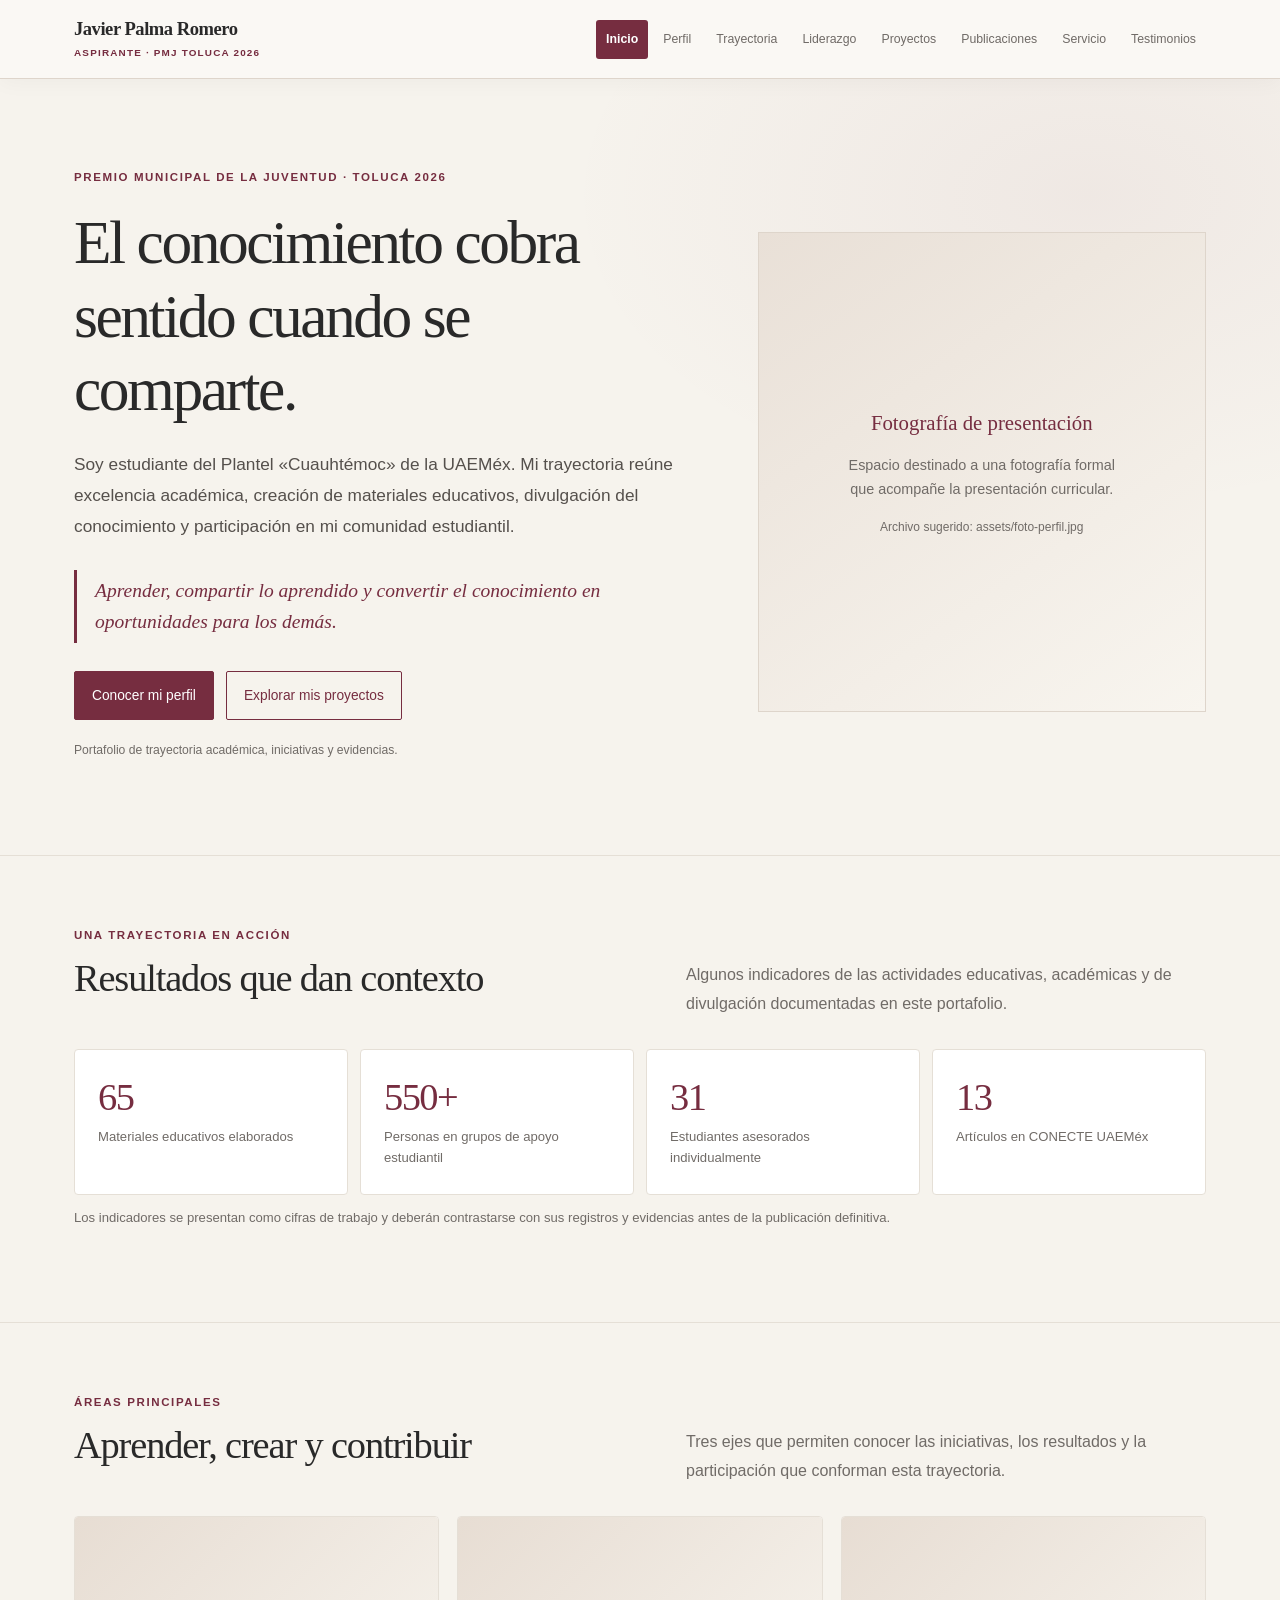
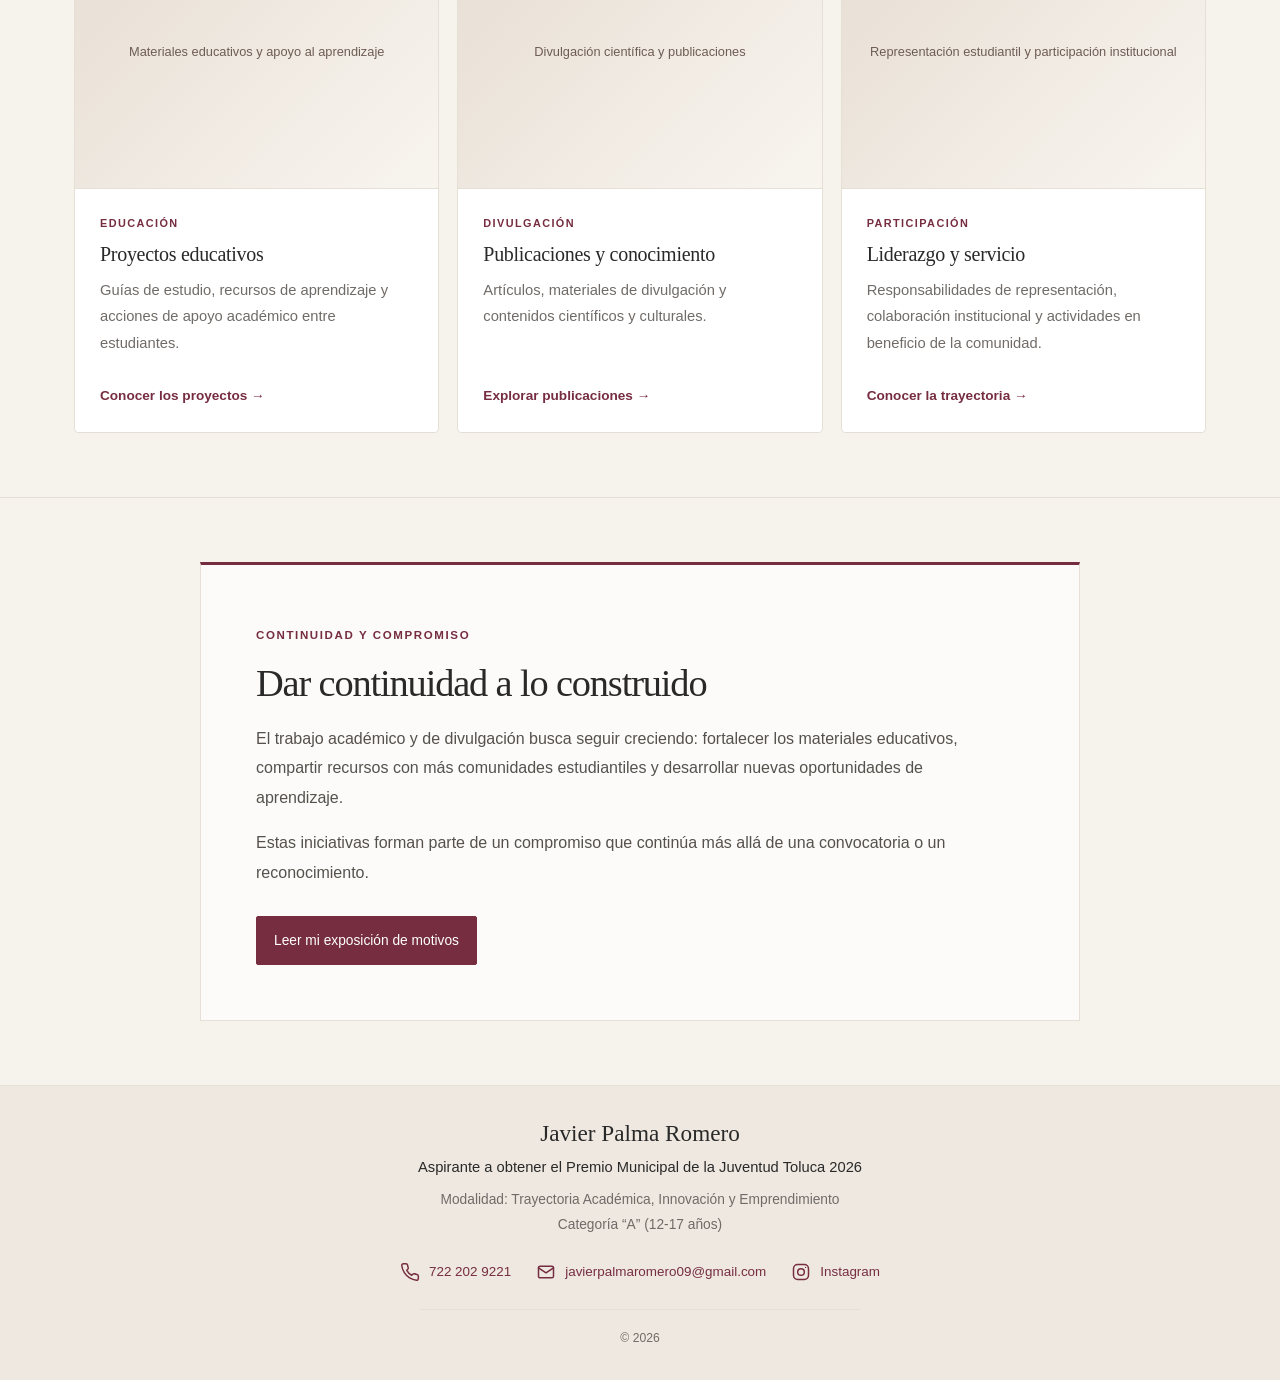
==== index.html @ e6fda1b4 "Update index.html" ====
<!doctype html>
<html lang="es">
<head>
  <meta charset="utf-8">
  <meta name="viewport" content="width=device-width, initial-scale=1">

  <meta name="description" content="Portafolio curricular de Javier Palma Romero, aspirante al Premio Municipal de la Juventud Toluca 2026, en la categoría Trayectoria Académica.">
  <meta name="robots" content="noindex, nofollow">

  <title>Inicio | Javier Palma Romero · PMJ Toluca 2026</title>

  <link rel="stylesheet" href="styles.css">
</head>

<body>


<header class="site-header">
  <div class="header-inner">
    <a class="brand" href="index.html">
      Javier Palma Romero
      <small>Aspirante · PMJ TOLUCA 2026</small>
    </a>

    <button
      class="menu-toggle"
      type="button"
      aria-expanded="false"
      aria-controls="site-nav"
    >
      Menú ☰
    </button>

    <nav class="nav" id="site-nav" aria-label="Navegación principal">
      <a href="index.html" aria-current="page">Inicio</a>
      <a href="01-perfil.html">Perfil</a>
      <a href="02-trayectoria.html">Trayectoria</a>
      <a href="03-liderazgo.html">Liderazgo</a>
      <a href="04-proyectos.html">Proyectos</a>
      <a href="05-publicaciones.html">Publicaciones</a>
      <a href="06-servicio.html">Servicio</a>
      <a href="07-testimonios.html">Testimonios</a>
    </nav>
  </div>
</header>


<main>

  <section class="hero">
    <div class="container hero-grid">

      <div class="hero-content">
        <div class="eyebrow">
          Premio Municipal de la Juventud · Toluca 2026
        </div>

        <h1>
          El conocimiento cobra sentido cuando se comparte.
        </h1>

        <p class="lead">
          Soy estudiante del Plantel «Cuauhtémoc» de la UAEMéx.
          Mi trayectoria reúne excelencia académica, creación de
          materiales educativos, divulgación del conocimiento y
          participación en mi comunidad estudiantil.
        </p>

        <div class="quote">
          Aprender, compartir lo aprendido y convertir el conocimiento
          en oportunidades para los demás.
        </div>

        <div class="actions">
          <a class="button" href="01-perfil.html">
            Conocer mi perfil
          </a>

          <a class="button secondary" href="04-proyectos.html">
            Explorar mis proyectos
          </a>
        </div>

        <p class="hero-caption">
          Portafolio de trayectoria académica, iniciativas y evidencias.
        </p>
      </div>

      <div class="portrait">
        <!-- Sustituye este bloque por tu fotografía cuando esté lista. -->
        <div class="placeholder">
          <strong>Fotografía de presentación</strong>
          <p>
            Espacio destinado a una fotografía formal que acompañe
            la presentación curricular.
          </p>
          <span>Archivo sugerido: assets/foto-perfil.jpg</span>
        </div>
      </div>

    </div>
  </section>

  <section class="section">
    <div class="container">

      <div class="section-heading">
        <div>
          <span class="eyebrow">Una trayectoria en acción</span>
          <h2>Resultados que dan contexto</h2>
        </div>

        <p>
          Algunos indicadores de las actividades educativas,
          académicas y de divulgación documentadas en este portafolio.
        </p>
      </div>

      <div class="stats">

        <div class="stat">
          <strong>65</strong>
          <span>Materiales educativos elaborados</span>
        </div>

        <div class="stat">
          <strong>550+</strong>
          <span>Personas en grupos de apoyo estudiantil</span>
        </div>

        <div class="stat">
          <strong>31</strong>
          <span>Estudiantes asesorados individualmente</span>
        </div>

        <div class="stat">
          <strong>13</strong>
          <span>Artículos en CONECTE UAEMéx</span>
        </div>

      </div>

      <p class="evidence-note">
        Los indicadores se presentan como cifras de trabajo y deberán
        contrastarse con sus registros y evidencias antes de la
        publicación definitiva.
      </p>

    </div>
  </section>

  <section class="section">
    <div class="container">

      <div class="section-heading">
        <div>
          <span class="eyebrow">Áreas principales</span>
          <h2>Aprender, crear y contribuir</h2>
        </div>

        <p>
          Tres ejes que permiten conocer las iniciativas, los resultados
          y la participación que conforman esta trayectoria.
        </p>
      </div>

      <div class="cards">

        <article class="card">
          <div class="visual-placeholder">
            Materiales educativos y apoyo al aprendizaje
          </div>

          <div class="card-body">
            <span class="card-kicker">Educación</span>
            <h3>Proyectos educativos</h3>

            <p>
              Guías de estudio, recursos de aprendizaje y acciones
              de apoyo académico entre estudiantes.
            </p>

            <a class="text-link" href="04-proyectos.html">
              Conocer los proyectos →
            </a>
          </div>
        </article>

        <article class="card">
          <div class="visual-placeholder">
            Divulgación científica y publicaciones
          </div>

          <div class="card-body">
            <span class="card-kicker">Divulgación</span>
            <h3>Publicaciones y conocimiento</h3>

            <p>
              Artículos, materiales de divulgación y contenidos
              científicos y culturales.
            </p>

            <a class="text-link" href="05-publicaciones.html">
              Explorar publicaciones →
            </a>
          </div>
        </article>

        <article class="card">
          <div class="visual-placeholder">
            Representación estudiantil y participación institucional
          </div>

          <div class="card-body">
            <span class="card-kicker">Participación</span>
            <h3>Liderazgo y servicio</h3>

            <p>
              Responsabilidades de representación, colaboración
              institucional y actividades en beneficio de la comunidad.
            </p>

            <a class="text-link" href="03-liderazgo.html">
              Conocer la trayectoria →
            </a>
          </div>
        </article>

      </div>
    </div>
  </section>

  <section class="section">
    <div class="container">

      <div class="projection-panel">
        <span class="eyebrow">Continuidad y compromiso</span>

        <h2>Dar continuidad a lo construido</h2>

        <p>
          El trabajo académico y de divulgación busca seguir creciendo:
          fortalecer los materiales educativos, compartir recursos
          con más comunidades estudiantiles y desarrollar nuevas
          oportunidades de aprendizaje.
        </p>

        <p>
          Estas iniciativas forman parte de un compromiso que continúa
          más allá de una convocatoria o un reconocimiento.
        </p>

        <a class="button" href="01-perfil.html">
          Leer mi exposición de motivos
        </a>
      </div>

    </div>
  </section>

</main>


<footer class="site-footer">
  <div class="footer-inner">

    <div class="footer-name">Javier Palma Romero</div>

    <p class="footer-candidacy">
      Aspirante a obtener el Premio Municipal de la Juventud Toluca 2026
    </p>

    <p class="footer-category">
      Modalidad: Trayectoria Académica, Innovación y Emprendimiento
      <br>
      Categoría “A” (12-17 años)
    </p>

    <div class="footer-contact">

      <a class="contact-item" href="tel:+527222029221">
        <svg
          xmlns="http://www.w3.org/2000/svg"
          width="19"
          height="19"
          viewBox="0 0 24 24"
          fill="none"
          stroke="currentColor"
          stroke-width="1.8"
          stroke-linecap="round"
          stroke-linejoin="round"
          aria-hidden="true">
          <path d="M22 16.92v3a2 2 0 0 1-2.18 2
          19.79 19.79 0 0 1-8.63-3.07
          19.5 19.5 0 0 1-6-6
          A19.79 19.79 0 0 1 2.12 4.18
          2 2 0 0 1 4.11 2h3
          a2 2 0 0 1 2 1.72
          c.12.96.36 1.9.7 2.79
          a2 2 0 0 1-.45 2.11L8.09 9.91
          a16 16 0 0 0 6 6l1.27-1.27
          a2 2 0 0 1 2.11-.45
          c.89.34 1.83.58 2.79.7
          A2 2 0 0 1 22 16.92z"/>
        </svg>
        <span>722 202 9221</span>
      </a>

      <a class="contact-item" href="mailto:javierpalmaromero09@gmail.com">
        <svg
          xmlns="http://www.w3.org/2000/svg"
          width="19"
          height="19"
          viewBox="0 0 24 24"
          fill="none"
          stroke="currentColor"
          stroke-width="1.8"
          stroke-linecap="round"
          stroke-linejoin="round"
          aria-hidden="true">
          <rect x="3" y="5" width="18" height="14" rx="2"/>
          <path d="m3 7 9 6 9-6"/>
        </svg>
        <span>javierpalmaromero09@gmail.com</span>
      </a>

      <a
        class="contact-item"
        href="https://www.instagram.com/tu_usuario/"
        target="_blank"
        rel="noopener noreferrer"
        aria-label="Instagram">

        <svg
          xmlns="http://www.w3.org/2000/svg"
          width="19"
          height="19"
          viewBox="0 0 24 24"
          fill="none"
          stroke="currentColor"
          stroke-width="1.8"
          stroke-linecap="round"
          stroke-linejoin="round"
          aria-hidden="true">
          <rect x="3" y="3" width="18" height="18" rx="5"/>
          <circle cx="12" cy="12" r="4"/>
          <circle cx="17.5" cy="6.5" r=".8" fill="currentColor" stroke="none"/>
        </svg>
        <span>Instagram</span>
      </a>

    </div>

    <div class="footer-divider"></div>

    <p class="footer-note">
      © 2026
    </p>

  </div>
</footer>


<script src="script.js"></script>

</body>
</html>
---- styles.css ----
/* ==========================================
   PORTAFOLIO CURRICULAR
   ASPIRANTE · PMJ TOLUCA 2026
   Hoja de estilos principal
   ========================================== */

/* 1. Variables y configuración general */
:root {
  --paper: #f6f3ed;
  --white: #ffffff;
  --ink: #292929;
  --muted: #706b67;
  --line: #e5dfd6;
  --burgundy: #762d40;
  --burgundy-dark: #592030;
  --soft: #eee8e0;
  --max: 1180px;

  /* Jerarquía tipográfica compartida */
  --font-body: Arial, Helvetica, sans-serif;
  --font-heading: Georgia, "Times New Roman", serif;

  --size-small: 0.82rem;
  --size-label: 0.72rem;
  --size-card-title: 1.25rem;

  --size-page-title: clamp(2.5rem, 4.8vw, 4.2rem);
  --size-section-title: clamp(1.8rem, 3vw, 2.5rem);
}

* {
  box-sizing: border-box;
}

html {
  scroll-behavior: smooth;
  scroll-padding-top: 100px;
}

body {
  margin: 0;
  background: var(--paper);
  color: var(--ink);
  font-family: var(--font-body);
  font-size: 1rem;
  line-height: 1.7;
}

a {
  color: var(--burgundy);
  text-decoration: none;
}

a:hover {
  text-decoration: underline;
}

img {
  display: block;
  max-width: 100%;
}

button,
input,
textarea,
select {
  font: inherit;
}

button,
a {
  -webkit-tap-highlight-color: transparent;
}

::selection {
  background: var(--burgundy);
  color: var(--white);
}

/* 2. Encabezado y navegación */
.site-header {
  position: sticky;
  top: 0;
  z-index: 20;
  background: rgba(250, 248, 244, 0.96);
  backdrop-filter: blur(12px);
  border-bottom: 1px solid #ded5cb;
  box-shadow: 0 4px 20px rgba(41, 29, 25, 0.035);
}

.header-inner {
  max-width: var(--max);
  margin: auto;
  padding: 17px 24px;
  display: flex;
  align-items: center;
  justify-content: space-between;
  gap: 30px;
}

.brand {
  display: block;
  flex-shrink: 0;
  color: var(--ink);
  font-family: var(--font-heading);
  font-size: 1.16rem;
  font-weight: 700;
  line-height: 1.25;
  letter-spacing: -0.025em;
}

.brand:hover {
  color: var(--burgundy);
  text-decoration: none;
}

.brand-name {
  display: block;
}

.brand small {
  display: block;
  margin-top: 6px;
  color: var(--burgundy);
  font: 700 0.62rem/1.5 var(--font-body);
  letter-spacing: 0.12em;
  text-transform: uppercase;
}

.nav {
  display: flex;
  align-items: center;
  justify-content: flex-end;
  flex-wrap: wrap;
  gap: 5px;
}

.nav a {
  padding: 9px 10px;
  border-radius: 3px;
  color: var(--muted);
  font-size: 0.77rem;
  white-space: nowrap;
  transition: background 0.2s ease, color 0.2s ease;
}

.nav a:hover {
  background: var(--soft);
  color: var(--burgundy);
  text-decoration: none;
}

.nav a[aria-current="page"] {
  background: var(--burgundy);
  color: var(--white);
  font-weight: 700;
}

.menu-toggle {
  display: none;
  align-items: center;
  justify-content: center;
  gap: 8px;
  border: 1px solid var(--line);
  border-radius: 3px;
  background: var(--white);
  padding: 9px 12px;
  color: var(--ink);
  font-size: 0.83rem;
  cursor: pointer;
}

.menu-toggle:hover {
  border-color: var(--burgundy);
}

/* 3. Contenedores generales */
.container {
  width: 100%;
  max-width: var(--max);
  margin: auto;
  padding: 0 24px;
}

main {
  min-height: 65vh;
}

/* 4. Tipografía y jerarquía compartida */
h1,
h2,
h3 {
  font-family: var(--font-heading);
  font-weight: 500;
  line-height: 1.2;
}

h1 {
  margin: 18px 0 22px;
  font-size: var(--size-page-title);
  letter-spacing: -0.04em;
}

h2 {
  margin: 0 0 18px;
  font-size: var(--size-section-title);
  letter-spacing: -0.03em;
}

h3 {
  margin: 0 0 10px;
  font-size: var(--size-card-title);
  letter-spacing: -0.015em;
}

p {
  margin: 0 0 16px;
}

.eyebrow,
.kicker {
  color: var(--burgundy);
  font-size: var(--size-label);
  font-weight: 700;
  letter-spacing: 0.14em;
  line-height: 1.6;
  text-transform: uppercase;
}

.lead {
  max-width: 660px;
  color: #55504c;
  font-size: 1.08rem;
  line-height: 1.8;
}

.small-label {
  color: var(--muted);
  font-size: 0.7rem;
  letter-spacing: 0.12em;
  text-transform: uppercase;
}

/* 5. Portada principal */
.hero {
  padding: 88px 0 78px;
  background:
    radial-gradient(
      ellipse at 85% 15%,
      rgba(118, 45, 64, 0.055),
      transparent 34%
    ),
    var(--paper);
}

.hero-grid {
  display: grid;
  grid-template-columns: 1.15fr 0.85fr;
  align-items: center;
  gap: clamp(35px, 6vw, 78px);
}

.hero h1 {
  max-width: 720px;
}

.hero-content .eyebrow {
  line-height: 1.8;
}

.hero .lead {
  max-width: 660px;
}

.quote {
  max-width: 600px;
  margin: 28px 0;
  padding: 5px 0 5px 18px;
  border-left: 3px solid var(--burgundy);
  color: var(--burgundy);
  font: italic 1.22rem/1.6 var(--font-heading);
}

.actions {
  display: flex;
  flex-wrap: wrap;
  gap: 12px;
  margin-top: 28px;
}

.button {
  display: inline-flex;
  align-items: center;
  justify-content: center;
  padding: 12px 17px;
  border: 1px solid var(--burgundy);
  border-radius: 2px;
  background: var(--burgundy);
  color: var(--white);
  font-size: 0.86rem;
  text-align: center;
  transition:
    background 0.2s ease,
    color 0.2s ease,
    transform 0.2s ease;
}

.button:hover {
  transform: translateY(-1px);
  background: var(--burgundy-dark);
  text-decoration: none;
}

.button.secondary {
  background: transparent;
  color: var(--burgundy);
}

.button.secondary:hover {
  background: var(--burgundy);
  color: var(--white);
}

.hero-caption {
  margin-top: 20px;
  color: var(--muted);
  font-size: 0.76rem;
}

/* 6. Fotografía de portada */
.portrait {
  position: relative;
  display: flex;
  min-height: 480px;
  align-items: center;
  justify-content: center;
  overflow: hidden;
  border: 1px solid #ded5cb;
  background: linear-gradient(145deg, #e9e0d7, #f8f5ef);
}

.portrait img {
  position: absolute;
  inset: 0;
  width: 100%;
  height: 100%;
  object-fit: cover;
}

.placeholder {
  position: relative;
  z-index: 1;
  max-width: 340px;
  padding: 32px;
  color: var(--muted);
  font-size: 0.9rem;
  text-align: center;
}

.portrait .placeholder strong {
  display: block;
  margin-bottom: 12px;
  color: var(--burgundy);
  font-family: var(--font-heading);
  font-size: 1.3rem;
  font-weight: 500;
}

.portrait .placeholder p {
  margin-bottom: 12px;
}

.portrait .placeholder span {
  font-size: 0.75rem;
}

/* 7. Secciones generales y divisores */
.section {
  padding: 64px 0;
  border-top: 1px solid var(--line);
}

.section-heading {
  display: flex;
  align-items: flex-end;
  justify-content: space-between;
  gap: 40px;
  margin-bottom: 30px;
}

.section-heading h2 {
  margin-top: 8px;
}

.section-heading p {
  max-width: 520px;
  margin-bottom: 0;
  color: var(--muted);
  line-height: 1.8;
}

/* 8. Indicadores */
.stats {
  display: grid;
  grid-template-columns: repeat(4, minmax(0, 1fr));
  gap: 12px;
}

.stat {
  padding: 26px 23px;
  border: 1px solid var(--line);
  border-radius: 4px;
  background: var(--white);
  transition:
    transform 0.2s ease,
    box-shadow 0.2s ease;
}

.stat:hover {
  transform: translateY(-3px);
  box-shadow: 0 9px 24px rgba(41, 29, 25, 0.055);
}

.stat strong {
  display: block;
  color: var(--burgundy);
  font: 500 clamp(1.8rem, 3vw, 2.5rem)/1.1 var(--font-heading);
  letter-spacing: -0.04em;
}

.stat span {
  display: block;
  margin-top: 8px;
  color: var(--muted);
  font-size: 0.82rem;
  line-height: 1.6;
}

.evidence-note {
  padding: 12px 0;
  color: var(--muted);
  font-size: 0.82rem;
  line-height: 1.7;
}

/* 9. Tarjetas */
.cards {
  display: grid;
  grid-template-columns: repeat(3, minmax(0, 1fr));
  gap: 18px;
}

.card {
  display: flex;
  min-width: 0;
  flex-direction: column;
  overflow: hidden;
  border: 1px solid var(--line);
  border-radius: 4px;
  background: var(--white);
  transition:
    transform 0.2s ease,
    box-shadow 0.2s ease;
}

.card:hover {
  transform: translateY(-4px);
  box-shadow: 0 12px 28px rgba(41, 29, 25, 0.075);
}

.visual-placeholder {
  display: flex;
  aspect-ratio: 4 / 3;
  align-items: center;
  justify-content: center;
  padding: 20px;
  border-bottom: 1px solid var(--line);
  background: linear-gradient(135deg, #e7ddd3, #f8f5ef);
  color: #6e5c56;
  font-size: 0.8rem;
  line-height: 1.6;
  text-align: center;
}

.card-body {
  display: flex;
  flex: 1;
  flex-direction: column;
  align-items: flex-start;
  padding: 25px;
}

.card-kicker {
  margin-bottom: 9px;
  color: var(--burgundy);
  font-size: 0.68rem;
  font-weight: 700;
  letter-spacing: 0.13em;
  text-transform: uppercase;
}

.card h3 {
  line-height: 1.25;
}

.card p {
  color: var(--muted);
  font-size: 0.92rem;
  line-height: 1.8;
}

.card .text-link {
  display: inline-block;
  margin-top: auto;
  padding-top: 12px;
  font-size: 0.85rem;
  font-weight: 700;
}

.text-link {
  color: var(--burgundy);
}

.text-link:hover {
  text-decoration: underline;
}

/* 10. Panel de proyección */
.projection-panel {
  max-width: 880px;
  margin: 0 auto;
  padding: clamp(28px, 5vw, 55px);
  border: 1px solid var(--line);
  border-top: 3px solid var(--burgundy);
  background: rgba(255, 255, 255, 0.68);
}

.projection-panel h2 {
  max-width: 650px;
  margin-top: 12px;
}

.projection-panel p {
  max-width: 720px;
  color: #56514d;
  line-height: 1.85;
}

.projection-panel .button {
  margin-top: 12px;
}

/* 11. Encabezados de páginas interiores */
.page-hero {
  padding: 66px 0 46px;
  border-bottom: 1px solid var(--line);
}

.page-hero h1 {
  max-width: 900px;
  font-size: var(--size-page-title);
}

.page-hero .lead {
  max-width: 780px;
}

.content-section {
  padding: 42px 0;
  border-top: 1px solid var(--line);
}

.content-section:last-child {
  border-bottom: 0;
}

.content-grid {
  display: grid;
  grid-template-columns: 0.7fr 1.3fr;
  gap: 44px;
}

.content-grid p {
  color: #56514d;
}

.list-clean {
  margin: 0;
  padding-left: 20px;
  color: #56514d;
}

.list-clean li {
  margin-bottom: 10px;
}

/* 12. Bloques destacados y paneles */
.callout {
  margin: 20px 0;
  padding: 24px 26px;
  border-left: 3px solid var(--burgundy);
  background: var(--soft);
}

.callout p:last-child {
  margin-bottom: 0;
}

.two-col {
  display: grid;
  grid-template-columns: 1fr 1fr;
  gap: 22px;
}

.mini-panel {
  padding: 24px;
  border: 1px solid var(--line);
  background: var(--white);
}

.quote-card {
  padding: 24px;
  border: 1px solid var(--line);
  background: var(--white);
  font-family: var(--font-heading);
  font-size: 1.1rem;
}

.quote-card small {
  display: block;
  margin-top: 15px;
  color: var(--muted);
  font: 0.8rem var(--font-body);
}

.tag {
  display: inline-block;
  margin: 3px 4px 3px 0;
  padding: 5px 9px;
  border: 1px solid var(--line);
  background: var(--white);
  color: var(--muted);
  font-size: 0.74rem;
}

/* 13. Pie de página compartido */
.site-footer {
  margin-top: 0;
  border-top: 1px solid var(--line);
  background: var(--soft);
}

.footer-inner {
  display: flex;
  max-width: 850px;
  flex-direction: column;
  align-items: center;
  margin: auto;
  padding: 34px 24px 30px;
  gap: 0;
  text-align: center;
}

.footer-monogram {
  display: flex;
  width: 48px;
  height: 48px;
  align-items: center;
  justify-content: center;
  margin-bottom: 17px;
  border: 1px solid rgba(118, 45, 64, 0.35);
  border-radius: 50%;
  color: var(--burgundy);
  font: 500 1.05rem var(--font-heading);
  letter-spacing: 0.04em;
  transition: background 0.2s ease, color 0.2s ease;
}

.footer-monogram:hover {
  background: var(--burgundy);
  color: var(--white);
  text-decoration: none;
}

.footer-name {
  margin-bottom: 8px;
  color: var(--ink);
  font: 500 1.45rem var(--font-heading);
}

.footer-candidacy {
  max-width: 680px;
  margin: 0 0 8px;
  color: var(--ink);
  font-size: 0.92rem;
  line-height: 1.7;
}

.footer-category {
  margin: 0;
  color: var(--muted);
  font-size: 0.86rem;
  line-height: 1.8;
}

.footer-contact {
  display: flex;
  align-items: center;
  justify-content: center;
  flex-wrap: wrap;
  gap: 14px 25px;
  margin: 23px 0;
}

.contact-item {
  display: inline-flex;
  align-items: center;
  justify-content: center;
  gap: 9px;
  color: var(--burgundy);
  font-size: 0.84rem;
  overflow-wrap: anywhere;
  transition: color 0.2s ease;
}

.contact-item svg {
  width: 20px;
  height: 20px;
  flex-shrink: 0;
}

.contact-item:hover {
  color: var(--burgundy-dark);
  text-decoration: underline;
}

.footer-divider {
  width: 100%;
  max-width: 440px;
  height: 1px;
  margin: 3px 0 18px;
  background: var(--line);
}

.footer-note {
  max-width: 600px;
  margin: 0;
  color: var(--muted);
  font-size: 0.76rem;
  line-height: 1.75;
}

.footer-disclaimer {
  font-size: 0.75rem;
}

.footer-home {
  margin-top: 17px;
  color: var(--burgundy);
  font-size: 0.82rem;
  font-weight: 700;
}

.footer-home:hover {
  text-decoration: underline;
}

.footer-copyright {
  margin: 24px 0 0;
  color: var(--muted);
  font-size: 0.7rem;
}

footer a {
  color: var(--burgundy);
}

/* 14. Accesibilidad: foco visible al usar teclado */
a:focus-visible,
button:focus-visible {
  outline: 3px solid #a66a7a;
  outline-offset: 3px;
}

/* 15. Pantallas medianas */
@media (max-width: 1050px) {
  .header-inner {
    flex-wrap: wrap;
  }

  .nav {
    justify-content: flex-start;
  }

  .nav a {
    font-size: 0.75rem;
  }

  .hero {
    padding-top: 65px;
  }

  .hero-grid {
    gap: 30px;
  }

  .portrait {
    min-height: 400px;
  }

  .cards {
    grid-template-columns: repeat(2, minmax(0, 1fr));
  }
}

/* 16. Celulares y pantallas pequeñas */
@media (max-width: 700px) {
  html {
    scroll-padding-top: 75px;
  }

  .header-inner {
    align-items: center;
    flex-wrap: nowrap;
    gap: 12px;
    padding: 13px 18px;
  }

  .brand {
    max-width: 75%;
    font-size: 1.02rem;
  }

  .brand small {
    font-size: 0.58rem;
    letter-spacing: 0.08em;
  }

  .menu-toggle {
    display: flex;
    flex-shrink: 0;
    padding: 9px 11px;
  }

  .nav {
    display: none;
    position: absolute;
    top: 100%;
    right: 0;
    left: 0;
    flex-direction: column;
    align-items: stretch;
    gap: 4px;
    padding: 15px 18px 20px;
    border-bottom: 1px solid var(--line);
    background: #faf8f4;
    box-shadow: 0 12px 20px rgba(41, 29, 25, 0.06);
  }

  .nav.open {
    display: flex;
  }

  .nav a {
    padding: 11px 12px;
    font-size: 0.9rem;
  }

  .container {
    padding: 0 18px;
  }

  .hero {
    padding: 45px 0 48px;
  }

  .hero-grid {
    grid-template-columns: 1fr;
    gap: 28px;
  }

  .hero h1 {
    font-size: clamp(2.5rem, 10vw, 3.5rem);
  }

  .lead {
    font-size: 1.02rem;
  }

  .quote {
    font-size: 1.08rem;
  }

  .portrait {
    min-height: 300px;
    order: -1;
  }

  .section {
    padding: 43px 0;
  }

  .section-heading {
    display: block;
  }

  .section-heading p {
    margin-top: 13px;
  }

  .stats {
    grid-template-columns: repeat(2, minmax(0, 1fr));
    gap: 9px;
  }

  .stat {
    padding: 19px 15px;
  }

  .stat span {
    line-height: 1.6;
  }

  .cards {
    grid-template-columns: 1fr;
  }

  .page-hero {
    padding: 48px 0 34px;
  }

  .page-hero h1 {
    font-size: clamp(2.3rem, 9vw, 3.2rem);
  }

  .content-section {
    padding: 32px 0;
  }

  .content-grid,
  .two-col {
    grid-template-columns: 1fr;
    gap: 18px;
  }

  .projection-panel {
    padding: 27px 22px;
  }

  .footer-inner {
    padding: 30px 20px 25px;
  }

  .footer-candidacy {
    font-size: 0.88rem;
  }

  .footer-category {
    font-size: 0.82rem;
  }

  .footer-contact {
    flex-direction: column;
    gap: 15px;
    margin: 22px 0;
  }

  .contact-item {
    max-width: 100%;
    font-size: 0.82rem;
  }

  .footer-links {
    gap: 13px 18px;
  }
}

/* 17. Teléfonos muy pequeños */
@media (max-width: 360px) {
  .stats {
    grid-template-columns: 1fr;
  }

  .menu-toggle {
    gap: 5px;
    padding: 8px;
    font-size: 0.76rem;
  }

  .brand {
    font-size: 0.94rem;
  }

  .brand small {
    font-size: 0.53rem;
  }

  .actions {
    flex-direction: column;
    align-items: stretch;
  }
}

/* 18. Respeto a la preferencia de movimiento reducido */
@media (prefers-reduced-motion: reduce) {
  html {
    scroll-behavior: auto;
  }

  *,
  *::before,
  *::after {
    transition-duration: 0.01ms !important;
    animation-duration: 0.01ms !important;
    animation-iteration-count: 1 !important;
  }
}
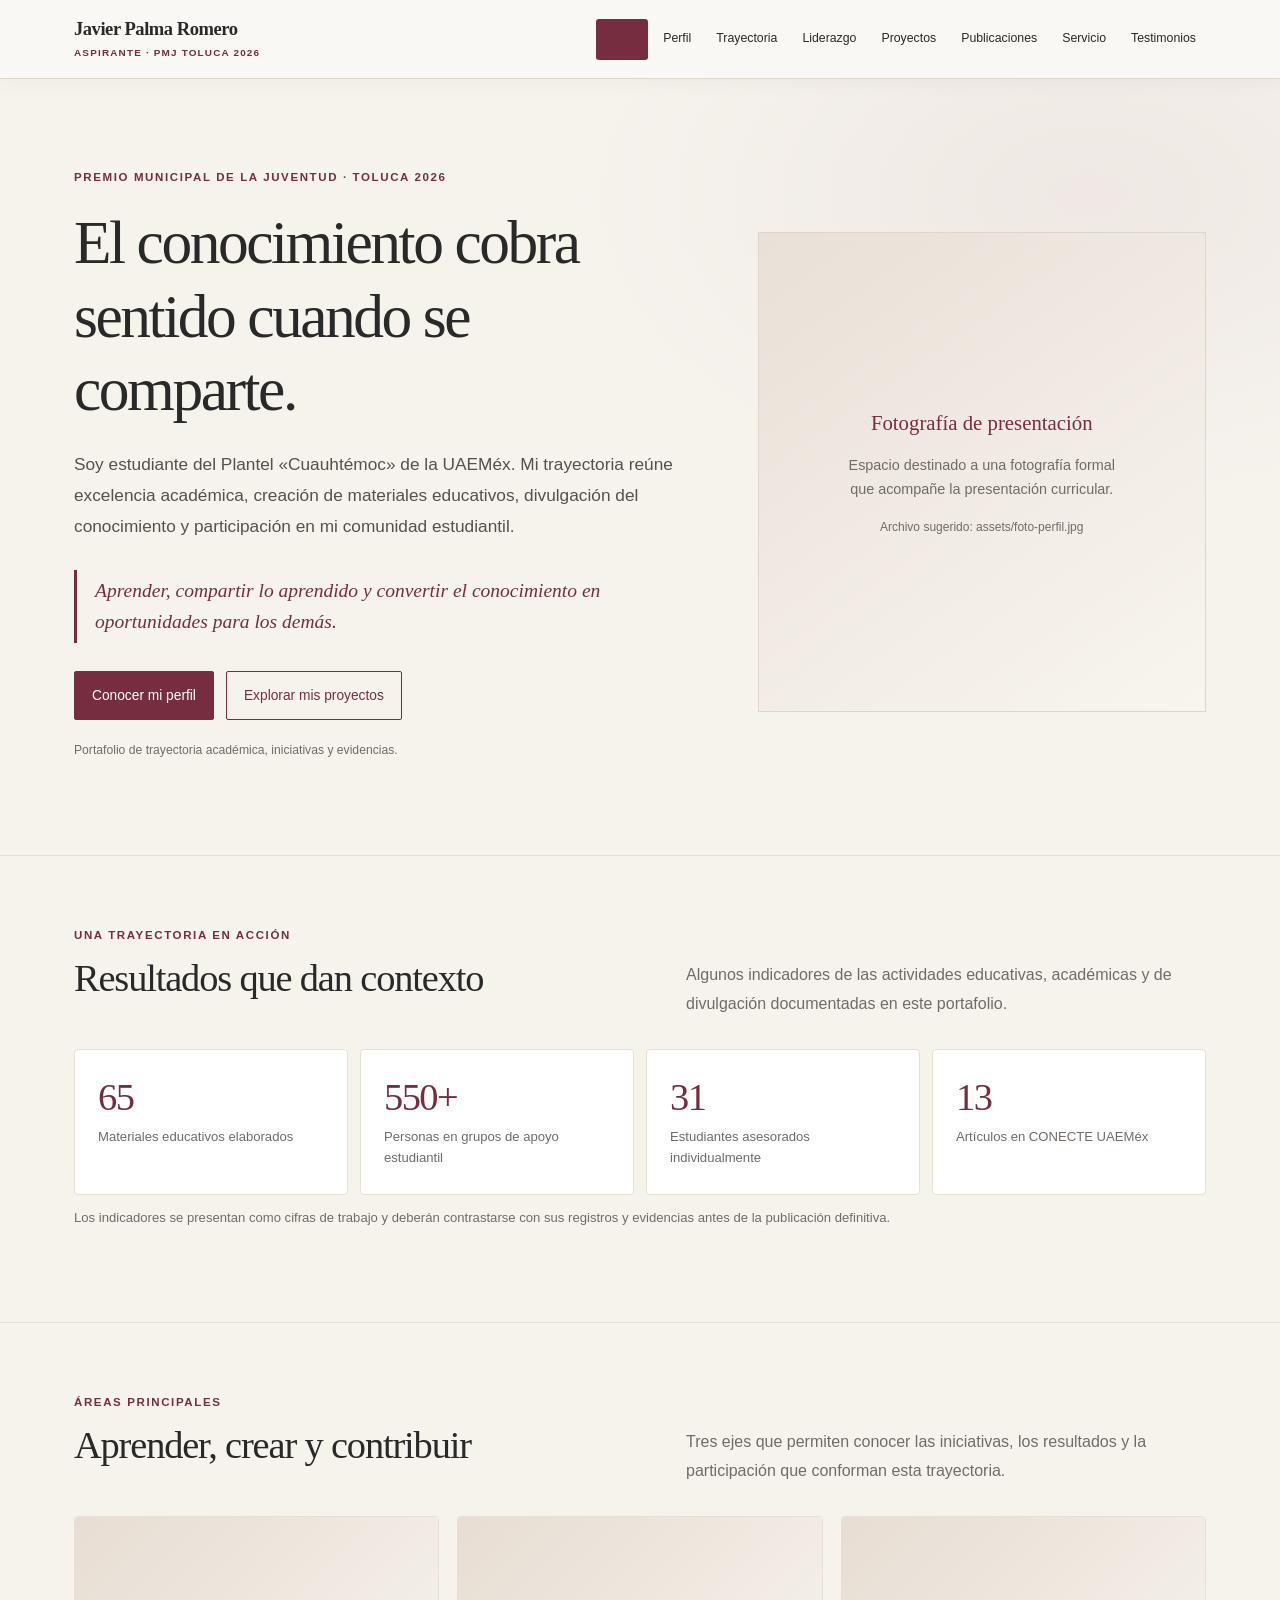
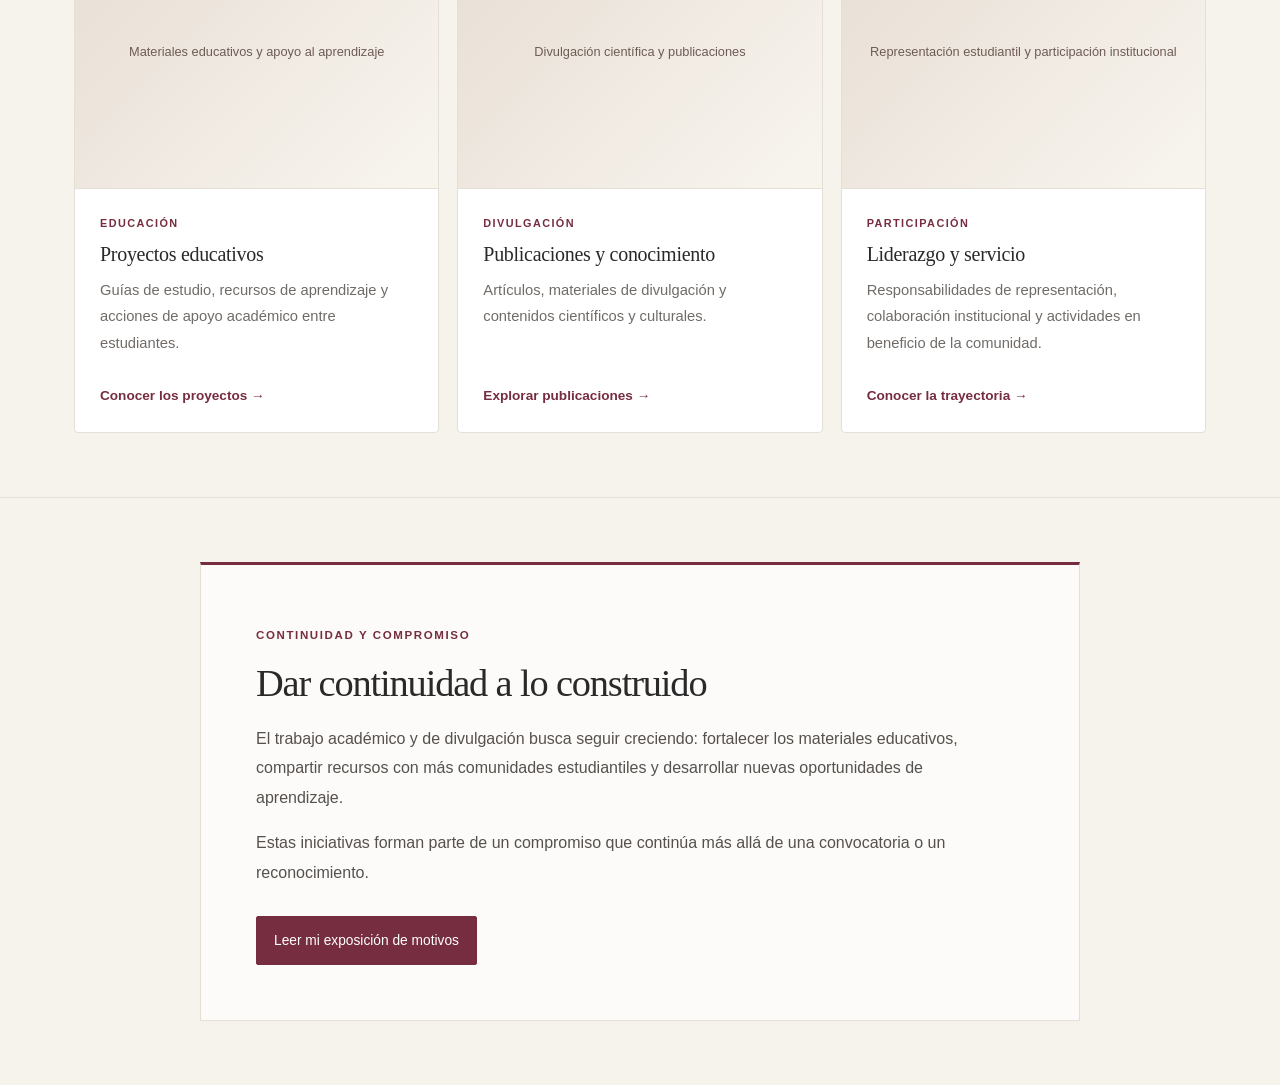
==== commit 80632ad1: "Update index.html" ====
--- a/index.html
+++ b/index.html
@@ -262,104 +262,7 @@
 </main>
 
 
-<footer class="site-footer">
-  <div class="footer-inner">
-
-    <div class="footer-name">Javier Palma Romero</div>
-
-    <p class="footer-candidacy">
-      Aspirante a obtener el Premio Municipal de la Juventud Toluca 2026
-    </p>
-
-    <p class="footer-category">
-      Modalidad: Trayectoria Académica, Innovación y Emprendimiento
-      <br>
-      Categoría “A” (12-17 años)
-    </p>
-
-    <div class="footer-contact">
-
-      <a class="contact-item" href="tel:+527222029221">
-        <svg
-          xmlns="http://www.w3.org/2000/svg"
-          width="19"
-          height="19"
-          viewBox="0 0 24 24"
-          fill="none"
-          stroke="currentColor"
-          stroke-width="1.8"
-          stroke-linecap="round"
-          stroke-linejoin="round"
-          aria-hidden="true">
-          <path d="M22 16.92v3a2 2 0 0 1-2.18 2
-          19.79 19.79 0 0 1-8.63-3.07
-          19.5 19.5 0 0 1-6-6
-          A19.79 19.79 0 0 1 2.12 4.18
-          2 2 0 0 1 4.11 2h3
-          a2 2 0 0 1 2 1.72
-          c.12.96.36 1.9.7 2.79
-          a2 2 0 0 1-.45 2.11L8.09 9.91
-          a16 16 0 0 0 6 6l1.27-1.27
-          a2 2 0 0 1 2.11-.45
-          c.89.34 1.83.58 2.79.7
-          A2 2 0 0 1 22 16.92z"/>
-        </svg>
-        <span>722 202 9221</span>
-      </a>
-
-      <a class="contact-item" href="mailto:javierpalmaromero09@gmail.com">
-        <svg
-          xmlns="http://www.w3.org/2000/svg"
-          width="19"
-          height="19"
-          viewBox="0 0 24 24"
-          fill="none"
-          stroke="currentColor"
-          stroke-width="1.8"
-          stroke-linecap="round"
-          stroke-linejoin="round"
-          aria-hidden="true">
-          <rect x="3" y="5" width="18" height="14" rx="2"/>
-          <path d="m3 7 9 6 9-6"/>
-        </svg>
-        <span>javierpalmaromero09@gmail.com</span>
-      </a>
-
-      <a
-        class="contact-item"
-        href="https://www.instagram.com/tu_usuario/"
-        target="_blank"
-        rel="noopener noreferrer"
-        aria-label="Instagram">
-
-        <svg
-          xmlns="http://www.w3.org/2000/svg"
-          width="19"
-          height="19"
-          viewBox="0 0 24 24"
-          fill="none"
-          stroke="currentColor"
-          stroke-width="1.8"
-          stroke-linecap="round"
-          stroke-linejoin="round"
-          aria-hidden="true">
-          <rect x="3" y="3" width="18" height="18" rx="5"/>
-          <circle cx="12" cy="12" r="4"/>
-          <circle cx="17.5" cy="6.5" r=".8" fill="currentColor" stroke="none"/>
-        </svg>
-        <span>Instagram</span>
-      </a>
-
-    </div>
-
-    <div class="footer-divider"></div>
-
-    <p class="footer-note">
-      © 2026
-    </p>
-
-  </div>
-</footer>
+<div id="footer-container"></div>
 
 
 <script src="script.js"></script>
--- a/styles.css
+++ b/styles.css
@@ -1016,3 +1016,27 @@
     animation-iteration-count: 1 !important;
   }
 }
+
+
+/* Enlaces normales del menú */
+.nav a {
+  color: var(--ink, #292929);
+  text-decoration: none;
+  border-bottom: 2px solid transparent;
+}
+
+/* Efecto al pasar el cursor */
+.nav a:hover {
+  color: var(--burgundy, #762d40);
+}
+
+/* Solo se ilumina la página actual */
+.nav a[aria-current="page"] {
+  color: var(--burgundy, #762d40);
+  border-bottom-color: var(--burgundy, #762d40);
+}
+
+.nav a.active {
+  color: var(--burgundy, #762d40);
+  border-bottom: 2px solid var(--burgundy, #762d40);
+}
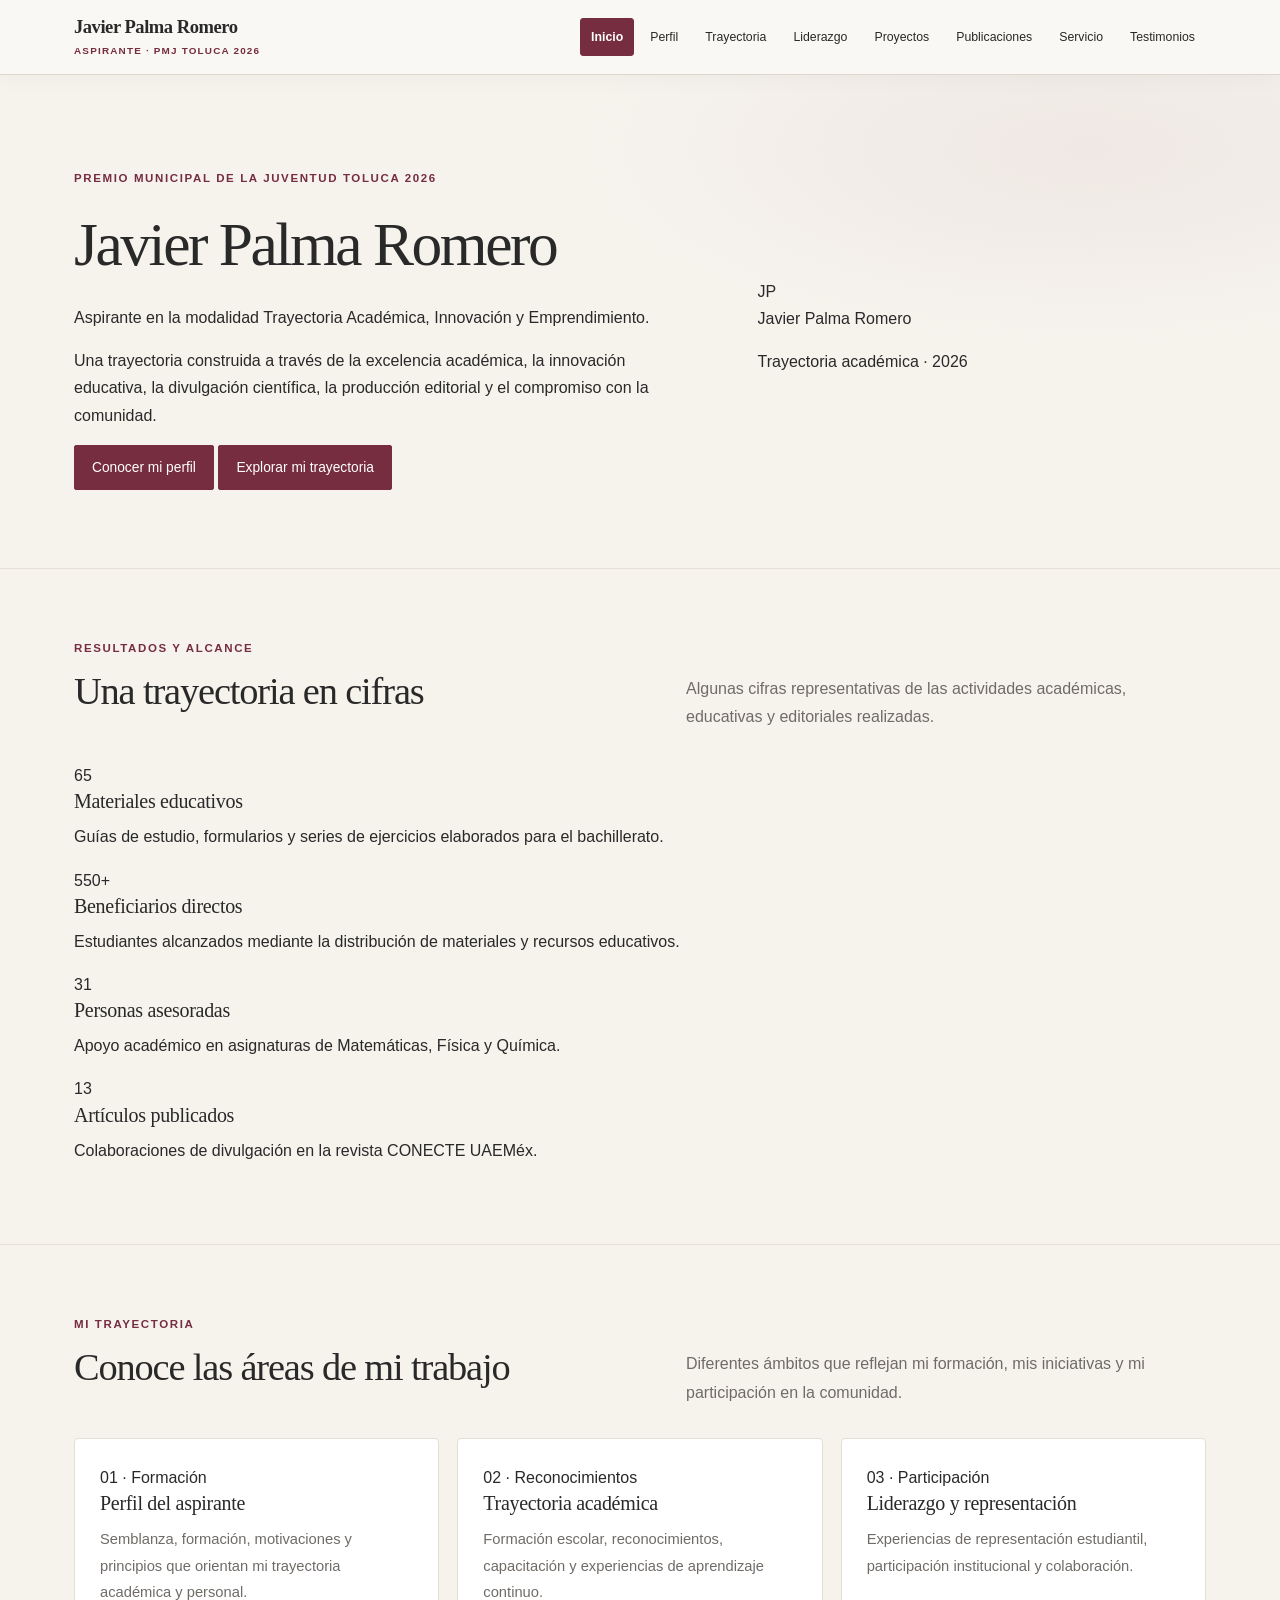
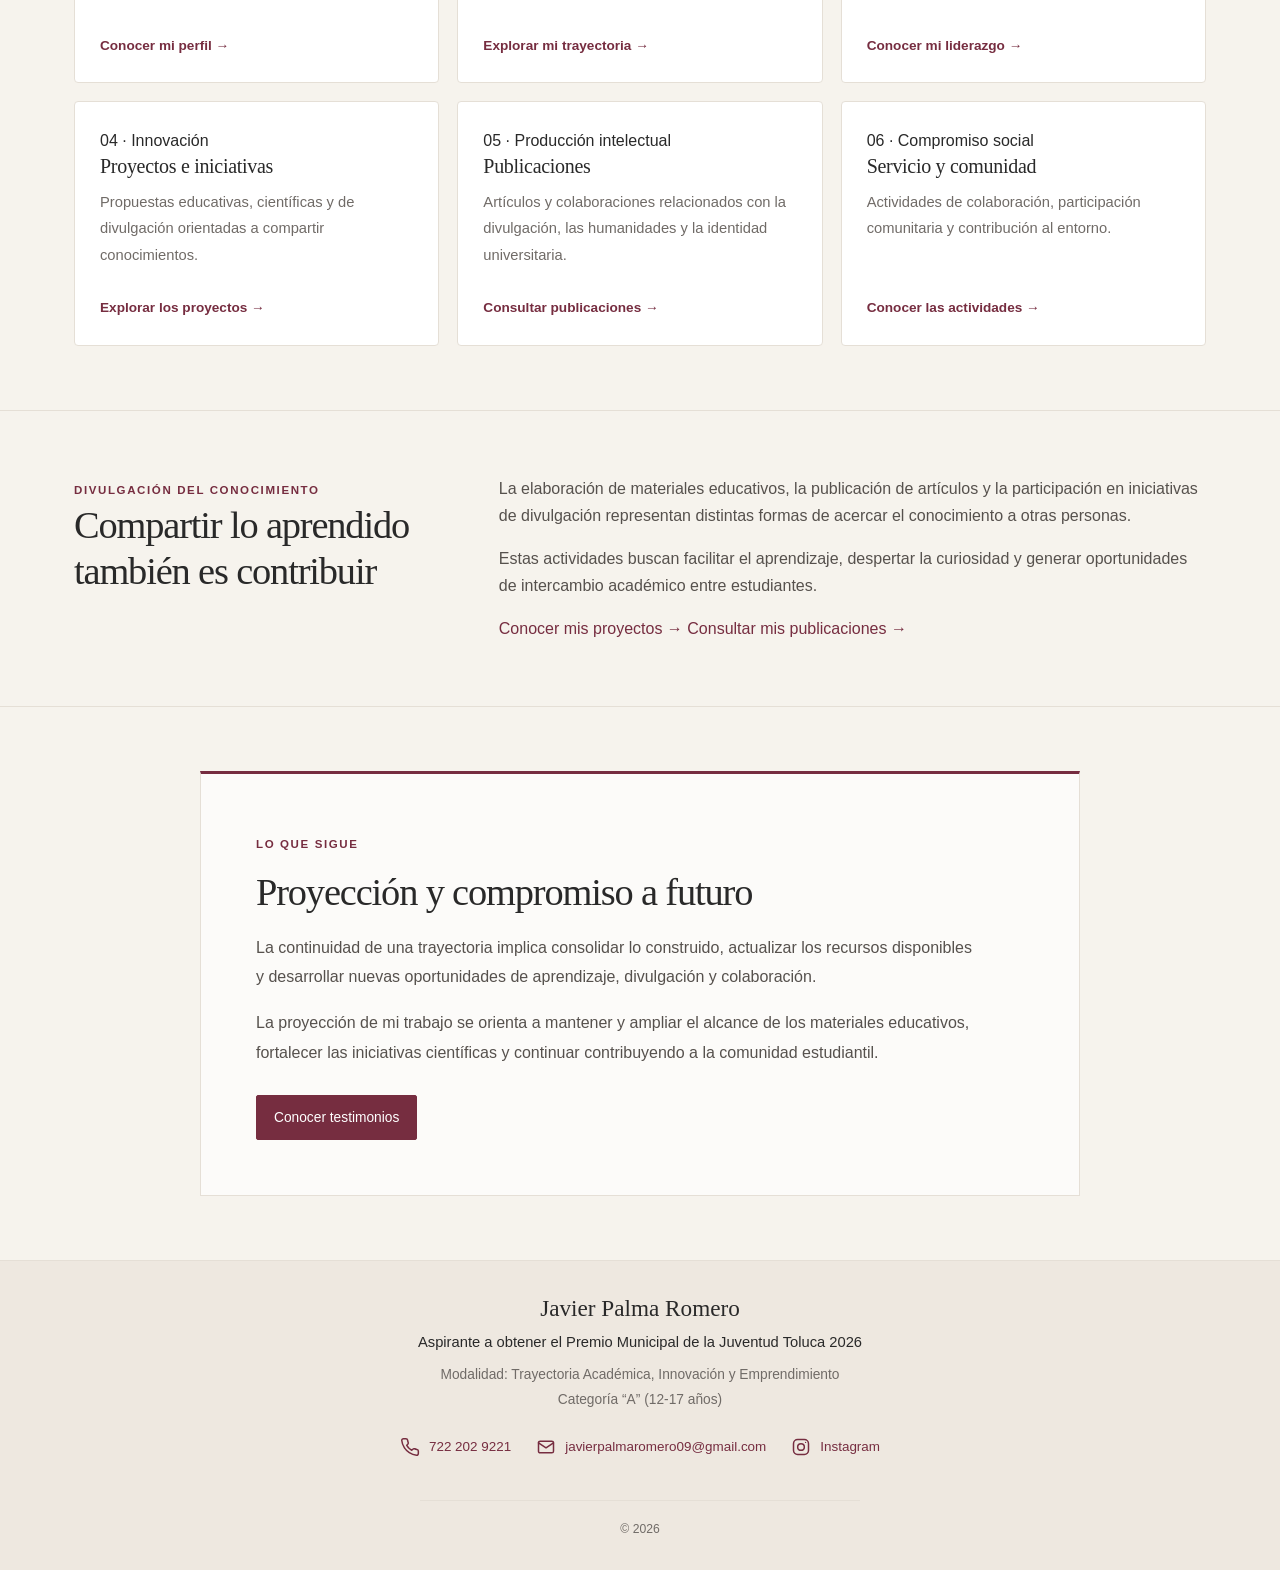
==== commit 4be9c171: "Update index.html" ====
--- a/index.html
+++ b/index.html
@@ -1,272 +1,336 @@
 
-<!doctype html>
+<!DOCTYPE html>
 <html lang="es">
 <head>
-  <meta charset="utf-8">
+  <meta charset="UTF-8">
   <meta name="viewport" content="width=device-width, initial-scale=1">
 
-  <meta name="description" content="Portafolio curricular de Javier Palma Romero, aspirante al Premio Municipal de la Juventud Toluca 2026, en la categoría Trayectoria Académica.">
-  <meta name="robots" content="noindex, nofollow">
-
-  <title>Inicio | Javier Palma Romero · PMJ Toluca 2026</title>
+  <meta
+    name="description"
+    content="Sitio curricular de Javier Palma Romero, aspirante al Premio Municipal de la Juventud Toluca 2026 en la modalidad Trayectoria Académica, Innovación y Emprendimiento."
+  >
+
+  <meta name="theme-color" content="#702632">
+
+  <title>Inicio | Javier Palma Romero — PMJ Toluca 2026</title>
 
   <link rel="stylesheet" href="styles.css">
 </head>
 
 <body>
 
-
-<header class="site-header">
-  <div class="header-inner">
-    <a class="brand" href="index.html">
-      Javier Palma Romero
-      <small>Aspirante · PMJ TOLUCA 2026</small>
-    </a>
-
-    <button
-      class="menu-toggle"
-      type="button"
-      aria-expanded="false"
-      aria-controls="site-nav"
-    >
-      Menú ☰
-    </button>
-
-    <nav class="nav" id="site-nav" aria-label="Navegación principal">
-      <a href="index.html" aria-current="page">Inicio</a>
-      <a href="01-perfil.html">Perfil</a>
-      <a href="02-trayectoria.html">Trayectoria</a>
-      <a href="03-liderazgo.html">Liderazgo</a>
-      <a href="04-proyectos.html">Proyectos</a>
-      <a href="05-publicaciones.html">Publicaciones</a>
-      <a href="06-servicio.html">Servicio</a>
-      <a href="07-testimonios.html">Testimonios</a>
-    </nav>
-  </div>
-</header>
-
-
-<main>
-
-  <section class="hero">
-    <div class="container hero-grid">
-
-      <div class="hero-content">
-        <div class="eyebrow">
-          Premio Municipal de la Juventud · Toluca 2026
-        </div>
-
-        <h1>
-          El conocimiento cobra sentido cuando se comparte.
-        </h1>
-
-        <p class="lead">
-          Soy estudiante del Plantel «Cuauhtémoc» de la UAEMéx.
-          Mi trayectoria reúne excelencia académica, creación de
-          materiales educativos, divulgación del conocimiento y
-          participación en mi comunidad estudiantil.
-        </p>
-
-        <div class="quote">
-          Aprender, compartir lo aprendido y convertir el conocimiento
-          en oportunidades para los demás.
-        </div>
-
-        <div class="actions">
-          <a class="button" href="01-perfil.html">
-            Conocer mi perfil
+  <!-- ENCABEZADO COMPARTIDO -->
+  <div id="header-container"></div>
+
+  <main>
+
+    <!-- PORTADA -->
+    <section class="hero">
+      <div class="container hero-grid">
+
+        <div class="hero-content">
+          <span class="eyebrow">
+            Premio Municipal de la Juventud Toluca 2026
+          </span>
+
+          <h1>
+            Javier Palma Romero
+          </h1>
+
+          <p class="hero-subtitle">
+            Aspirante en la modalidad Trayectoria Académica,
+            Innovación y Emprendimiento.
+          </p>
+
+          <p class="hero-description">
+            Una trayectoria construida a través de la excelencia
+            académica, la innovación educativa, la divulgación
+            científica, la producción editorial y el compromiso
+            con la comunidad.
+          </p>
+
+          <div class="hero-actions">
+            <a class="button button-primary" href="01-perfil.html">
+              Conocer mi perfil
+            </a>
+
+            <a class="button button-secondary" href="02-trayectoria.html">
+              Explorar mi trayectoria
+            </a>
+          </div>
+        </div>
+
+        <div class="hero-visual">
+          <div class="hero-photo-placeholder">
+            <span class="hero-monogram">JP</span>
+            <p>Javier Palma Romero</p>
+            <span>Trayectoria académica · 2026</span>
+          </div>
+        </div>
+
+      </div>
+    </section>
+
+    <!-- CIFRAS DESTACADAS -->
+    <section class="section stats-section" aria-label="Cifras destacadas">
+      <div class="container">
+
+        <div class="section-heading">
+          <div>
+            <span class="eyebrow">Resultados y alcance</span>
+            <h2>Una trayectoria en cifras</h2>
+          </div>
+
+          <p>
+            Algunas cifras representativas de las actividades
+            académicas, educativas y editoriales realizadas.
+          </p>
+        </div>
+
+        <div class="stats-grid">
+
+          <article class="stat-card">
+            <span class="stat-number">65</span>
+            <h3>Materiales educativos</h3>
+            <p>
+              Guías de estudio, formularios y series de ejercicios
+              elaborados para el bachillerato.
+            </p>
+          </article>
+
+          <article class="stat-card">
+            <span class="stat-number">550+</span>
+            <h3>Beneficiarios directos</h3>
+            <p>
+              Estudiantes alcanzados mediante la distribución
+              de materiales y recursos educativos.
+            </p>
+          </article>
+
+          <article class="stat-card">
+            <span class="stat-number">31</span>
+            <h3>Personas asesoradas</h3>
+            <p>
+              Apoyo académico en asignaturas de Matemáticas,
+              Física y Química.
+            </p>
+          </article>
+
+          <article class="stat-card">
+            <span class="stat-number">13</span>
+            <h3>Artículos publicados</h3>
+            <p>
+              Colaboraciones de divulgación en la revista
+              CONECTE UAEMéx.
+            </p>
+          </article>
+
+        </div>
+      </div>
+    </section>
+
+    <!-- ÁREAS DE LA TRAYECTORIA -->
+    <section class="section" id="areas">
+      <div class="container">
+
+        <div class="section-heading">
+          <div>
+            <span class="eyebrow">Mi trayectoria</span>
+            <h2>Conoce las áreas de mi trabajo</h2>
+          </div>
+
+          <p>
+            Diferentes ámbitos que reflejan mi formación,
+            mis iniciativas y mi participación en la comunidad.
+          </p>
+        </div>
+
+        <div class="cards">
+
+          <article class="card">
+            <div class="card-body">
+              <span class="card-eyebrow">01 · Formación</span>
+
+              <h3>Perfil del aspirante</h3>
+
+              <p>
+                Semblanza, formación, motivaciones y principios
+                que orientan mi trayectoria académica y personal.
+              </p>
+
+              <a class="text-link" href="01-perfil.html">
+                Conocer mi perfil →
+              </a>
+            </div>
+          </article>
+
+          <article class="card">
+            <div class="card-body">
+              <span class="card-eyebrow">02 · Reconocimientos</span>
+
+              <h3>Trayectoria académica</h3>
+
+              <p>
+                Formación escolar, reconocimientos, capacitación
+                y experiencias de aprendizaje continuo.
+              </p>
+
+              <a class="text-link" href="02-trayectoria.html">
+                Explorar mi trayectoria →
+              </a>
+            </div>
+          </article>
+
+          <article class="card">
+            <div class="card-body">
+              <span class="card-eyebrow">03 · Participación</span>
+
+              <h3>Liderazgo y representación</h3>
+
+              <p>
+                Experiencias de representación estudiantil,
+                participación institucional y colaboración.
+              </p>
+
+              <a class="text-link" href="03-liderazgo.html">
+                Conocer mi liderazgo →
+              </a>
+            </div>
+          </article>
+
+          <article class="card">
+            <div class="card-body">
+              <span class="card-eyebrow">04 · Innovación</span>
+
+              <h3>Proyectos e iniciativas</h3>
+
+              <p>
+                Propuestas educativas, científicas y de divulgación
+                orientadas a compartir conocimientos.
+              </p>
+
+              <a class="text-link" href="04-proyectos.html">
+                Explorar los proyectos →
+              </a>
+            </div>
+          </article>
+
+          <article class="card">
+            <div class="card-body">
+              <span class="card-eyebrow">05 · Producción intelectual</span>
+
+              <h3>Publicaciones</h3>
+
+              <p>
+                Artículos y colaboraciones relacionados con
+                la divulgación, las humanidades y la identidad
+                universitaria.
+              </p>
+
+              <a class="text-link" href="05-publicaciones.html">
+                Consultar publicaciones →
+              </a>
+            </div>
+          </article>
+
+          <article class="card">
+            <div class="card-body">
+              <span class="card-eyebrow">06 · Compromiso social</span>
+
+              <h3>Servicio y comunidad</h3>
+
+              <p>
+                Actividades de colaboración, participación
+                comunitaria y contribución al entorno.
+              </p>
+
+              <a class="text-link" href="06-servicio.html">
+                Conocer las actividades →
+              </a>
+            </div>
+          </article>
+
+        </div>
+      </div>
+    </section>
+
+    <!-- PUBLICACIONES Y DIVULGACIÓN -->
+    <section class="section section-highlight" id="divulgacion">
+      <div class="container content-grid">
+
+        <div>
+          <span class="eyebrow">Divulgación del conocimiento</span>
+          <h2>Compartir lo aprendido también es contribuir</h2>
+        </div>
+
+        <div>
+          <p>
+            La elaboración de materiales educativos, la publicación
+            de artículos y la participación en iniciativas de
+            divulgación representan distintas formas de acercar
+            el conocimiento a otras personas.
+          </p>
+
+          <p>
+            Estas actividades buscan facilitar el aprendizaje,
+            despertar la curiosidad y generar oportunidades
+            de intercambio académico entre estudiantes.
+          </p>
+
+          <a class="text-link" href="04-proyectos.html">
+            Conocer mis proyectos →
           </a>
 
-          <a class="button secondary" href="04-proyectos.html">
-            Explorar mis proyectos
+          <a class="text-link" href="05-publicaciones.html">
+            Consultar mis publicaciones →
           </a>
         </div>
 
-        <p class="hero-caption">
-          Portafolio de trayectoria académica, iniciativas y evidencias.
-        </p>
-      </div>
-
-      <div class="portrait">
-        <!-- Sustituye este bloque por tu fotografía cuando esté lista. -->
-        <div class="placeholder">
-          <strong>Fotografía de presentación</strong>
-          <p>
-            Espacio destinado a una fotografía formal que acompañe
-            la presentación curricular.
-          </p>
-          <span>Archivo sugerido: assets/foto-perfil.jpg</span>
-        </div>
-      </div>
-
-    </div>
-  </section>
-
-  <section class="section">
-    <div class="container">
-
-      <div class="section-heading">
-        <div>
-          <span class="eyebrow">Una trayectoria en acción</span>
-          <h2>Resultados que dan contexto</h2>
-        </div>
-
-        <p>
-          Algunos indicadores de las actividades educativas,
-          académicas y de divulgación documentadas en este portafolio.
-        </p>
-      </div>
-
-      <div class="stats">
-
-        <div class="stat">
-          <strong>65</strong>
-          <span>Materiales educativos elaborados</span>
-        </div>
-
-        <div class="stat">
-          <strong>550+</strong>
-          <span>Personas en grupos de apoyo estudiantil</span>
-        </div>
-
-        <div class="stat">
-          <strong>31</strong>
-          <span>Estudiantes asesorados individualmente</span>
-        </div>
-
-        <div class="stat">
-          <strong>13</strong>
-          <span>Artículos en CONECTE UAEMéx</span>
-        </div>
-
-      </div>
-
-      <p class="evidence-note">
-        Los indicadores se presentan como cifras de trabajo y deberán
-        contrastarse con sus registros y evidencias antes de la
-        publicación definitiva.
-      </p>
-
-    </div>
-  </section>
-
-  <section class="section">
-    <div class="container">
-
-      <div class="section-heading">
-        <div>
-          <span class="eyebrow">Áreas principales</span>
-          <h2>Aprender, crear y contribuir</h2>
-        </div>
-
-        <p>
-          Tres ejes que permiten conocer las iniciativas, los resultados
-          y la participación que conforman esta trayectoria.
-        </p>
-      </div>
-
-      <div class="cards">
-
-        <article class="card">
-          <div class="visual-placeholder">
-            Materiales educativos y apoyo al aprendizaje
-          </div>
-
-          <div class="card-body">
-            <span class="card-kicker">Educación</span>
-            <h3>Proyectos educativos</h3>
-
-            <p>
-              Guías de estudio, recursos de aprendizaje y acciones
-              de apoyo académico entre estudiantes.
-            </p>
-
-            <a class="text-link" href="04-proyectos.html">
-              Conocer los proyectos →
+      </div>
+    </section>
+
+    <!-- PROYECCIÓN -->
+    <section class="section" id="proyeccion">
+      <div class="container">
+
+        <div class="projection-panel">
+
+          <div class="projection-content">
+            <span class="eyebrow">Lo que sigue</span>
+
+            <h2>Proyección y compromiso a futuro</h2>
+
+            <p>
+              La continuidad de una trayectoria implica consolidar
+              lo construido, actualizar los recursos disponibles
+              y desarrollar nuevas oportunidades de aprendizaje,
+              divulgación y colaboración.
+            </p>
+
+            <p>
+              La proyección de mi trabajo se orienta a mantener
+              y ampliar el alcance de los materiales educativos,
+              fortalecer las iniciativas científicas y continuar
+              contribuyendo a la comunidad estudiantil.
+            </p>
+
+            <a class="button button-primary" href="07-testimonios.html">
+              Conocer testimonios
             </a>
           </div>
-        </article>
-
-        <article class="card">
-          <div class="visual-placeholder">
-            Divulgación científica y publicaciones
-          </div>
-
-          <div class="card-body">
-            <span class="card-kicker">Divulgación</span>
-            <h3>Publicaciones y conocimiento</h3>
-
-            <p>
-              Artículos, materiales de divulgación y contenidos
-              científicos y culturales.
-            </p>
-
-            <a class="text-link" href="05-publicaciones.html">
-              Explorar publicaciones →
-            </a>
-          </div>
-        </article>
-
-        <article class="card">
-          <div class="visual-placeholder">
-            Representación estudiantil y participación institucional
-          </div>
-
-          <div class="card-body">
-            <span class="card-kicker">Participación</span>
-            <h3>Liderazgo y servicio</h3>
-
-            <p>
-              Responsabilidades de representación, colaboración
-              institucional y actividades en beneficio de la comunidad.
-            </p>
-
-            <a class="text-link" href="03-liderazgo.html">
-              Conocer la trayectoria →
-            </a>
-          </div>
-        </article>
-
-      </div>
-    </div>
-  </section>
-
-  <section class="section">
-    <div class="container">
-
-      <div class="projection-panel">
-        <span class="eyebrow">Continuidad y compromiso</span>
-
-        <h2>Dar continuidad a lo construido</h2>
-
-        <p>
-          El trabajo académico y de divulgación busca seguir creciendo:
-          fortalecer los materiales educativos, compartir recursos
-          con más comunidades estudiantiles y desarrollar nuevas
-          oportunidades de aprendizaje.
-        </p>
-
-        <p>
-          Estas iniciativas forman parte de un compromiso que continúa
-          más allá de una convocatoria o un reconocimiento.
-        </p>
-
-        <a class="button" href="01-perfil.html">
-          Leer mi exposición de motivos
-        </a>
-      </div>
-
-    </div>
-  </section>
-
-</main>
-
-
-<div id="footer-container"></div>
-
-
-<script src="script.js"></script>
+
+        </div>
+
+      </div>
+    </section>
+
+  </main>
+
+  <!-- PIE DE PÁGINA COMPARTIDO -->
+  <div id="footer-container"></div>
+
+  <!-- FUNCIONES DEL SITIO -->
+  <script src="script.js"></script>
 
 </body>
 </html>
- 
--- a/styles.css
+++ b/styles.css
@@ -17,7 +17,6 @@
   --soft: #eee8e0;
   --max: 1180px;
 
-  /* Jerarquía tipográfica compartida */
   --font-body: Arial, Helvetica, sans-serif;
   --font-heading: Georgia, "Times New Roman", serif;
 
@@ -29,7 +28,9 @@
   --size-section-title: clamp(1.8rem, 3vw, 2.5rem);
 }
 
-* {
+*,
+*::before,
+*::after {
   box-sizing: border-box;
 }
 
@@ -83,20 +84,22 @@
   position: sticky;
   top: 0;
   z-index: 20;
-  background: rgba(250, 248, 244, 0.96);
+  background: rgba(250, 248, 244, 0.97);
+  -webkit-backdrop-filter: blur(12px);
   backdrop-filter: blur(12px);
   border-bottom: 1px solid #ded5cb;
   box-shadow: 0 4px 20px rgba(41, 29, 25, 0.035);
 }
 
 .header-inner {
+  width: 100%;
   max-width: var(--max);
-  margin: auto;
-  padding: 17px 24px;
+  margin: 0 auto;
+  padding: 15px 24px;
   display: flex;
   align-items: center;
   justify-content: space-between;
-  gap: 30px;
+  gap: 24px;
 }
 
 .brand {
@@ -137,12 +140,22 @@
 }
 
 .nav a {
-  padding: 9px 10px;
+  display: inline-flex;
+  align-items: center;
+  justify-content: center;
+  min-height: 38px;
+  padding: 8px 10px;
+  border: 1px solid transparent;
   border-radius: 3px;
-  color: var(--muted);
+  color: var(--ink);
   font-size: 0.77rem;
+  line-height: 1.3;
   white-space: nowrap;
-  transition: background 0.2s ease, color 0.2s ease;
+  text-decoration: none;
+  transition:
+    background-color 0.2s ease,
+    color 0.2s ease,
+    border-color 0.2s ease;
 }
 
 .nav a:hover {
@@ -151,7 +164,9 @@
   text-decoration: none;
 }
 
-.nav a[aria-current="page"] {
+.nav a[aria-current="page"],
+.nav a.active {
+  border-color: var(--burgundy);
   background: var(--burgundy);
   color: var(--white);
   font-weight: 700;
@@ -169,17 +184,21 @@
   color: var(--ink);
   font-size: 0.83rem;
   cursor: pointer;
+  transition:
+    border-color 0.2s ease,
+    background-color 0.2s ease;
 }
 
 .menu-toggle:hover {
   border-color: var(--burgundy);
+  background: var(--soft);
 }
 
 /* 3. Contenedores generales */
 .container {
   width: 100%;
   max-width: var(--max);
-  margin: auto;
+  margin: 0 auto;
   padding: 0 24px;
 }
 
@@ -293,15 +312,17 @@
   display: inline-flex;
   align-items: center;
   justify-content: center;
+  min-height: 44px;
   padding: 12px 17px;
   border: 1px solid var(--burgundy);
   border-radius: 2px;
   background: var(--burgundy);
   color: var(--white);
   font-size: 0.86rem;
+  line-height: 1.4;
   text-align: center;
   transition:
-    background 0.2s ease,
+    background-color 0.2s ease,
     color 0.2s ease,
     transform 0.2s ease;
 }
@@ -309,6 +330,7 @@
 .button:hover {
   transform: translateY(-1px);
   background: var(--burgundy-dark);
+  color: var(--white);
   text-decoration: none;
 }
 
@@ -332,6 +354,7 @@
 .portrait {
   position: relative;
   display: flex;
+  min-width: 0;
   min-height: 480px;
   align-items: center;
   justify-content: center;
@@ -346,6 +369,7 @@
   width: 100%;
   height: 100%;
   object-fit: cover;
+  object-position: center;
 }
 
 .placeholder {
@@ -373,9 +397,10 @@
 
 .portrait .placeholder span {
   font-size: 0.75rem;
-}
-
-/* 7. Secciones generales y divisores */
+  overflow-wrap: anywhere;
+}
+
+/* 7. Secciones generales */
 .section {
   padding: 64px 0;
   border-top: 1px solid var(--line);
@@ -408,6 +433,7 @@
 }
 
 .stat {
+  min-width: 0;
   padding: 26px 23px;
   border: 1px solid var(--line);
   border-radius: 4px;
@@ -438,6 +464,7 @@
 }
 
 .evidence-note {
+  margin-top: 12px;
   padding: 12px 0;
   color: var(--muted);
   font-size: 0.82rem;
@@ -614,6 +641,7 @@
 }
 
 .mini-panel {
+  min-width: 0;
   padding: 24px;
   border: 1px solid var(--line);
   background: var(--white);
@@ -653,10 +681,11 @@
 
 .footer-inner {
   display: flex;
+  width: 100%;
   max-width: 850px;
   flex-direction: column;
   align-items: center;
-  margin: auto;
+  margin: 0 auto;
   padding: 34px 24px 30px;
   gap: 0;
   text-align: center;
@@ -674,7 +703,9 @@
   color: var(--burgundy);
   font: 500 1.05rem var(--font-heading);
   letter-spacing: 0.04em;
-  transition: background 0.2s ease, color 0.2s ease;
+  transition:
+    background-color 0.2s ease,
+    color 0.2s ease;
 }
 
 .footer-monogram:hover {
@@ -735,11 +766,28 @@
   text-decoration: underline;
 }
 
+.footer-links {
+  display: flex;
+  align-items: center;
+  justify-content: center;
+  flex-wrap: wrap;
+  gap: 13px 20px;
+}
+
+.footer-links a {
+  color: var(--burgundy);
+  font-size: 0.82rem;
+}
+
+.footer-links a:hover {
+  text-decoration: underline;
+}
+
 .footer-divider {
   width: 100%;
   max-width: 440px;
   height: 1px;
-  margin: 3px 0 18px;
+  margin: 18px 0;
   background: var(--line);
 }
 
@@ -776,7 +824,7 @@
   color: var(--burgundy);
 }
 
-/* 14. Accesibilidad: foco visible al usar teclado */
+/* 14. Accesibilidad: foco visible */
 a:focus-visible,
 button:focus-visible {
   outline: 3px solid #a66a7a;
@@ -787,6 +835,7 @@
 @media (max-width: 1050px) {
   .header-inner {
     flex-wrap: wrap;
+    gap: 12px 20px;
   }
 
   .nav {
@@ -794,6 +843,8 @@
   }
 
   .nav a {
+    padding-right: 9px;
+    padding-left: 9px;
     font-size: 0.75rem;
   }
 
@@ -814,13 +865,14 @@
   }
 }
 
-/* 16. Celulares y pantallas pequeñas */
+/* 16. Tabletas pequeñas y celulares */
 @media (max-width: 700px) {
   html {
     scroll-padding-top: 75px;
   }
 
   .header-inner {
+    position: relative;
     align-items: center;
     flex-wrap: nowrap;
     gap: 12px;
@@ -838,7 +890,7 @@
   }
 
   .menu-toggle {
-    display: flex;
+    display: inline-flex;
     flex-shrink: 0;
     padding: 9px 11px;
   }
@@ -863,12 +915,16 @@
   }
 
   .nav a {
+    justify-content: flex-start;
+    width: 100%;
+    min-height: 42px;
     padding: 11px 12px;
     font-size: 0.9rem;
   }
 
   .container {
-    padding: 0 18px;
+    padding-right: 18px;
+    padding-left: 18px;
   }
 
   .hero {
@@ -999,6 +1055,10 @@
   .actions {
     flex-direction: column;
     align-items: stretch;
+  }
+
+  .actions .button {
+    width: 100%;
   }
 }
 
@@ -1016,27 +1076,3 @@
     animation-iteration-count: 1 !important;
   }
 }
-
-
-/* Enlaces normales del menú */
-.nav a {
-  color: var(--ink, #292929);
-  text-decoration: none;
-  border-bottom: 2px solid transparent;
-}
-
-/* Efecto al pasar el cursor */
-.nav a:hover {
-  color: var(--burgundy, #762d40);
-}
-
-/* Solo se ilumina la página actual */
-.nav a[aria-current="page"] {
-  color: var(--burgundy, #762d40);
-  border-bottom-color: var(--burgundy, #762d40);
-}
-
-.nav a.active {
-  color: var(--burgundy, #762d40);
-  border-bottom: 2px solid var(--burgundy, #762d40);
-}
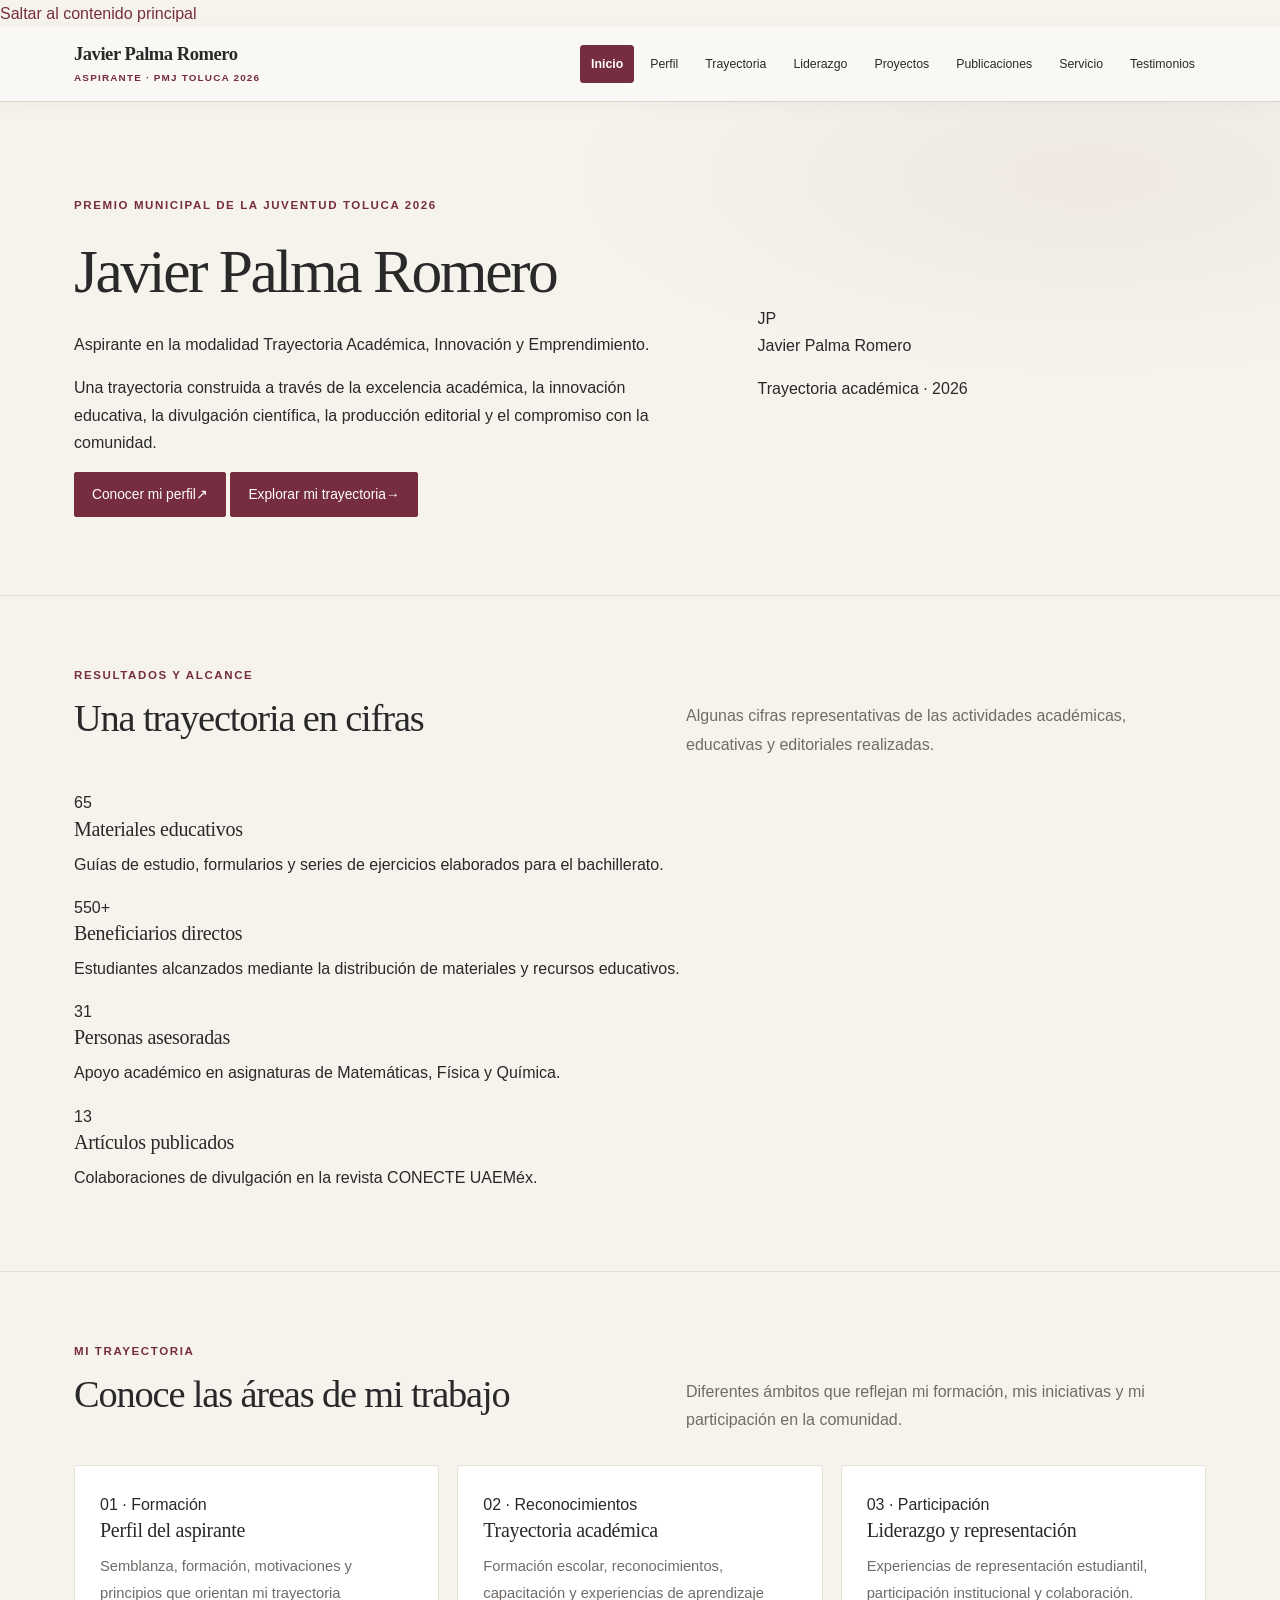
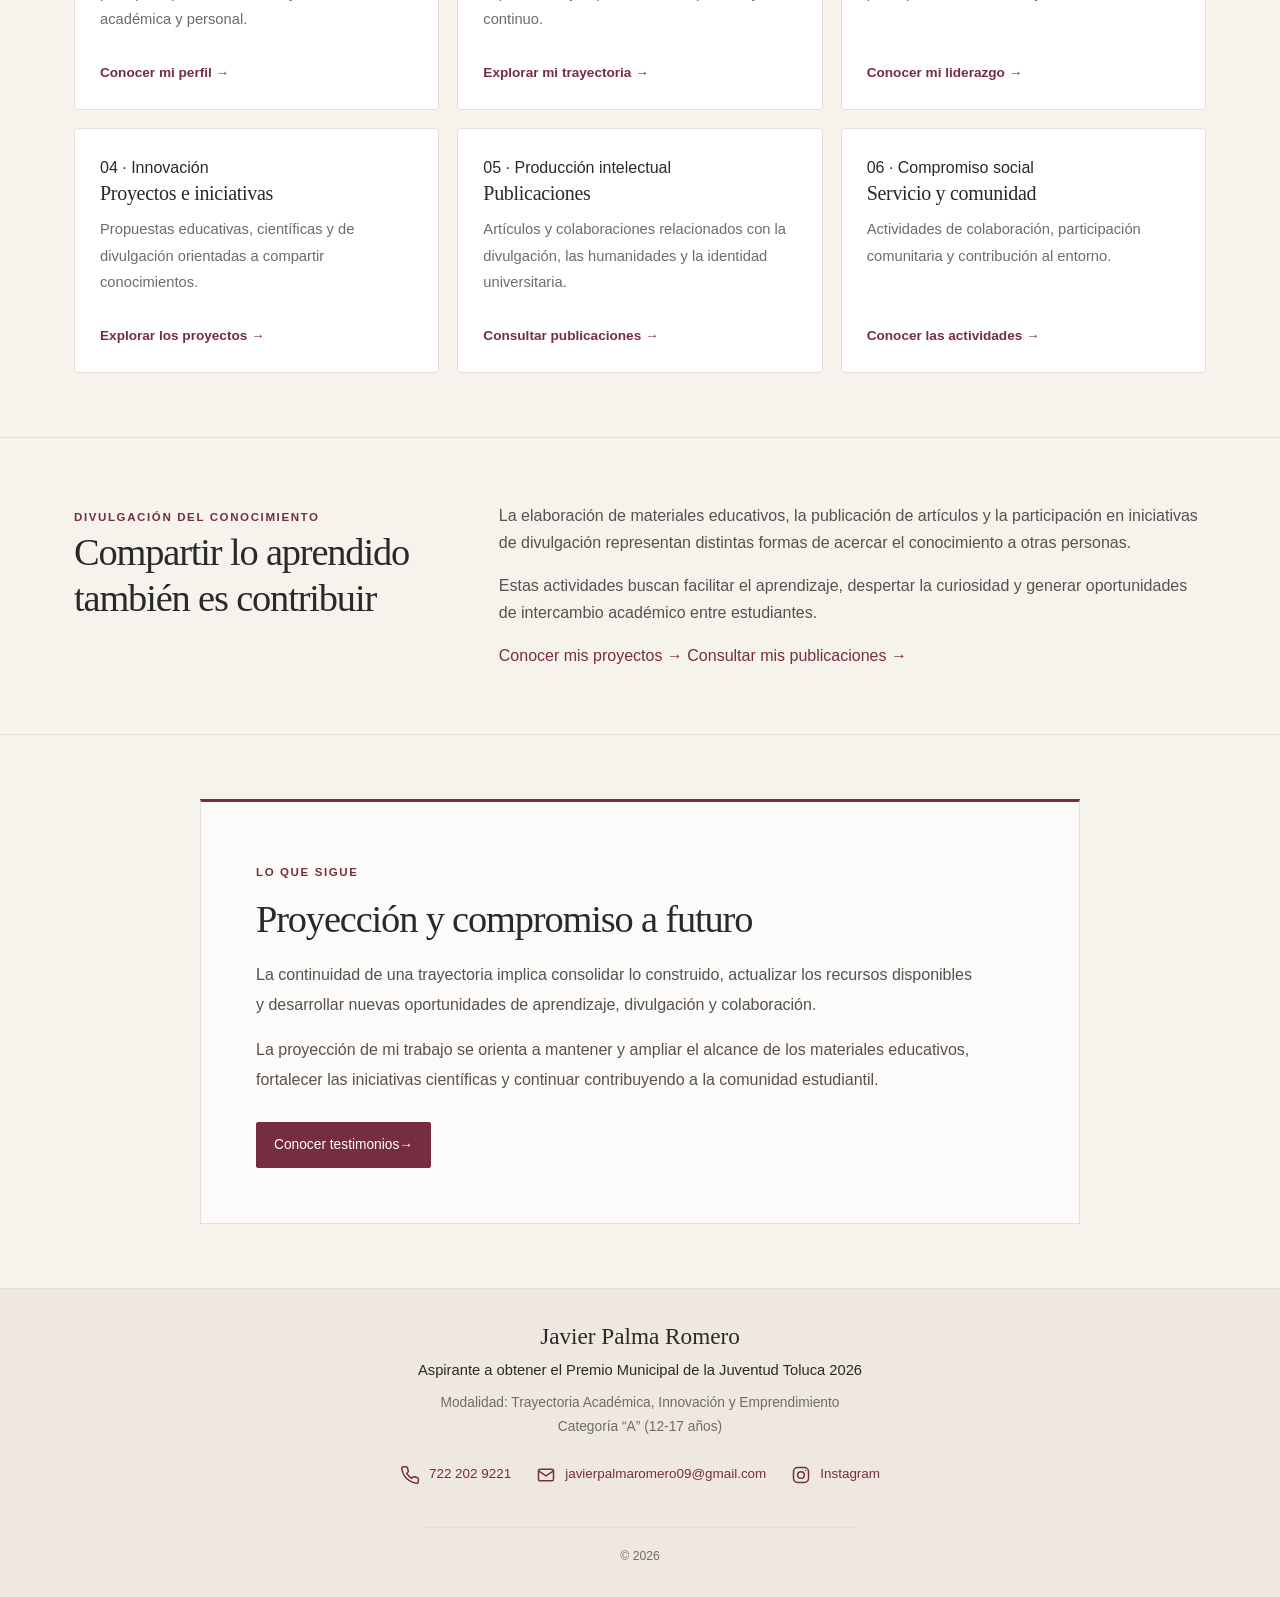
==== commit 84bd193b: "Update index.html" ====
--- a/index.html
+++ b/index.html
@@ -12,28 +12,42 @@
 
   <meta name="theme-color" content="#702632">
 
+  <meta property="og:type" content="website">
+  <meta property="og:title" content="Javier Palma Romero | PMJ Toluca 2026">
+  <meta
+    property="og:description"
+    content="Excelencia académica, innovación educativa, divulgación científica y compromiso con la comunidad."
+  >
+
   <title>Inicio | Javier Palma Romero — PMJ Toluca 2026</title>
 
   <link rel="stylesheet" href="styles.css">
+  <script src="script.js" defer></script>
 </head>
 
 <body>
+
+  <!-- ACCESIBILIDAD -->
+  <a class="skip-link" href="#contenido">
+    Saltar al contenido principal
+  </a>
 
   <!-- ENCABEZADO COMPARTIDO -->
   <div id="header-container"></div>
 
-  <main>
+  <main id="contenido">
 
     <!-- PORTADA -->
-    <section class="hero">
+    <section class="hero" aria-labelledby="hero-title">
       <div class="container hero-grid">
 
         <div class="hero-content">
+
           <span class="eyebrow">
             Premio Municipal de la Juventud Toluca 2026
           </span>
 
-          <h1>
+          <h1 id="hero-title">
             Javier Palma Romero
           </h1>
 
@@ -50,21 +64,36 @@
           </p>
 
           <div class="hero-actions">
+
             <a class="button button-primary" href="01-perfil.html">
               Conocer mi perfil
+              <span aria-hidden="true">↗</span>
             </a>
 
             <a class="button button-secondary" href="02-trayectoria.html">
               Explorar mi trayectoria
+              <span aria-hidden="true">→</span>
             </a>
-          </div>
-        </div>
-
-        <div class="hero-visual">
+
+          </div>
+        </div>
+
+        <div
+          class="hero-visual"
+          aria-label="Identidad de Javier Palma Romero"
+        >
           <div class="hero-photo-placeholder">
-            <span class="hero-monogram">JP</span>
+
+            <span class="hero-monogram" aria-hidden="true">
+              JP
+            </span>
+
             <p>Javier Palma Romero</p>
-            <span>Trayectoria académica · 2026</span>
+
+            <span>
+              Trayectoria académica · 2026
+            </span>
+
           </div>
         </div>
 
@@ -72,26 +101,38 @@
     </section>
 
     <!-- CIFRAS DESTACADAS -->
-    <section class="section stats-section" aria-label="Cifras destacadas">
+    <section
+      class="section stats-section"
+      aria-labelledby="stats-title"
+    >
       <div class="container">
 
         <div class="section-heading">
+
           <div>
-            <span class="eyebrow">Resultados y alcance</span>
-            <h2>Una trayectoria en cifras</h2>
+            <span class="eyebrow">
+              Resultados y alcance
+            </span>
+
+            <h2 id="stats-title">
+              Una trayectoria en cifras
+            </h2>
           </div>
 
           <p>
             Algunas cifras representativas de las actividades
             académicas, educativas y editoriales realizadas.
           </p>
+
         </div>
 
         <div class="stats-grid">
 
           <article class="stat-card">
             <span class="stat-number">65</span>
+
             <h3>Materiales educativos</h3>
+
             <p>
               Guías de estudio, formularios y series de ejercicios
               elaborados para el bachillerato.
@@ -100,7 +141,9 @@
 
           <article class="stat-card">
             <span class="stat-number">550+</span>
+
             <h3>Beneficiarios directos</h3>
+
             <p>
               Estudiantes alcanzados mediante la distribución
               de materiales y recursos educativos.
@@ -109,7 +152,9 @@
 
           <article class="stat-card">
             <span class="stat-number">31</span>
+
             <h3>Personas asesoradas</h3>
+
             <p>
               Apoyo académico en asignaturas de Matemáticas,
               Física y Química.
@@ -118,7 +163,9 @@
 
           <article class="stat-card">
             <span class="stat-number">13</span>
+
             <h3>Artículos publicados</h3>
+
             <p>
               Colaboraciones de divulgación en la revista
               CONECTE UAEMéx.
@@ -130,26 +177,39 @@
     </section>
 
     <!-- ÁREAS DE LA TRAYECTORIA -->
-    <section class="section" id="areas">
+    <section
+      class="section"
+      id="areas"
+      aria-labelledby="areas-title"
+    >
       <div class="container">
 
         <div class="section-heading">
+
           <div>
             <span class="eyebrow">Mi trayectoria</span>
-            <h2>Conoce las áreas de mi trabajo</h2>
+
+            <h2 id="areas-title">
+              Conoce las áreas de mi trabajo
+            </h2>
           </div>
 
           <p>
             Diferentes ámbitos que reflejan mi formación,
             mis iniciativas y mi participación en la comunidad.
           </p>
+
         </div>
 
         <div class="cards">
 
-          <article class="card">
-            <div class="card-body">
-              <span class="card-eyebrow">01 · Formación</span>
+          <!-- PERFIL -->
+          <article class="card">
+            <div class="card-body">
+
+              <span class="card-eyebrow">
+                01 · Formación
+              </span>
 
               <h3>Perfil del aspirante</h3>
 
@@ -159,14 +219,20 @@
               </p>
 
               <a class="text-link" href="01-perfil.html">
-                Conocer mi perfil →
-              </a>
-            </div>
-          </article>
-
-          <article class="card">
-            <div class="card-body">
-              <span class="card-eyebrow">02 · Reconocimientos</span>
+                Conocer mi perfil
+                <span aria-hidden="true">→</span>
+              </a>
+
+            </div>
+          </article>
+
+          <!-- TRAYECTORIA -->
+          <article class="card">
+            <div class="card-body">
+
+              <span class="card-eyebrow">
+                02 · Reconocimientos
+              </span>
 
               <h3>Trayectoria académica</h3>
 
@@ -176,14 +242,20 @@
               </p>
 
               <a class="text-link" href="02-trayectoria.html">
-                Explorar mi trayectoria →
-              </a>
-            </div>
-          </article>
-
-          <article class="card">
-            <div class="card-body">
-              <span class="card-eyebrow">03 · Participación</span>
+                Explorar mi trayectoria
+                <span aria-hidden="true">→</span>
+              </a>
+
+            </div>
+          </article>
+
+          <!-- LIDERAZGO -->
+          <article class="card">
+            <div class="card-body">
+
+              <span class="card-eyebrow">
+                03 · Participación
+              </span>
 
               <h3>Liderazgo y representación</h3>
 
@@ -193,14 +265,20 @@
               </p>
 
               <a class="text-link" href="03-liderazgo.html">
-                Conocer mi liderazgo →
-              </a>
-            </div>
-          </article>
-
-          <article class="card">
-            <div class="card-body">
-              <span class="card-eyebrow">04 · Innovación</span>
+                Conocer mi liderazgo
+                <span aria-hidden="true">→</span>
+              </a>
+
+            </div>
+          </article>
+
+          <!-- PROYECTOS -->
+          <article class="card">
+            <div class="card-body">
+
+              <span class="card-eyebrow">
+                04 · Innovación
+              </span>
 
               <h3>Proyectos e iniciativas</h3>
 
@@ -210,14 +288,20 @@
               </p>
 
               <a class="text-link" href="04-proyectos.html">
-                Explorar los proyectos →
-              </a>
-            </div>
-          </article>
-
-          <article class="card">
-            <div class="card-body">
-              <span class="card-eyebrow">05 · Producción intelectual</span>
+                Explorar los proyectos
+                <span aria-hidden="true">→</span>
+              </a>
+
+            </div>
+          </article>
+
+          <!-- PUBLICACIONES -->
+          <article class="card">
+            <div class="card-body">
+
+              <span class="card-eyebrow">
+                05 · Producción intelectual
+              </span>
 
               <h3>Publicaciones</h3>
 
@@ -228,14 +312,20 @@
               </p>
 
               <a class="text-link" href="05-publicaciones.html">
-                Consultar publicaciones →
-              </a>
-            </div>
-          </article>
-
-          <article class="card">
-            <div class="card-body">
-              <span class="card-eyebrow">06 · Compromiso social</span>
+                Consultar publicaciones
+                <span aria-hidden="true">→</span>
+              </a>
+
+            </div>
+          </article>
+
+          <!-- SERVICIO -->
+          <article class="card">
+            <div class="card-body">
+
+              <span class="card-eyebrow">
+                06 · Compromiso social
+              </span>
 
               <h3>Servicio y comunidad</h3>
 
@@ -245,8 +335,10 @@
               </p>
 
               <a class="text-link" href="06-servicio.html">
-                Conocer las actividades →
-              </a>
+                Conocer las actividades
+                <span aria-hidden="true">→</span>
+              </a>
+
             </div>
           </article>
 
@@ -255,15 +347,27 @@
     </section>
 
     <!-- PUBLICACIONES Y DIVULGACIÓN -->
-    <section class="section section-highlight" id="divulgacion">
+    <section
+      class="section section-highlight"
+      id="divulgacion"
+      aria-labelledby="divulgacion-title"
+    >
       <div class="container content-grid">
 
         <div>
-          <span class="eyebrow">Divulgación del conocimiento</span>
-          <h2>Compartir lo aprendido también es contribuir</h2>
+
+          <span class="eyebrow">
+            Divulgación del conocimiento
+          </span>
+
+          <h2 id="divulgacion-title">
+            Compartir lo aprendido también es contribuir
+          </h2>
+
         </div>
 
         <div>
+
           <p>
             La elaboración de materiales educativos, la publicación
             de artículos y la participación en iniciativas de
@@ -277,28 +381,44 @@
             de intercambio académico entre estudiantes.
           </p>
 
-          <a class="text-link" href="04-proyectos.html">
-            Conocer mis proyectos →
-          </a>
-
-          <a class="text-link" href="05-publicaciones.html">
-            Consultar mis publicaciones →
-          </a>
+          <div class="inline-links">
+
+            <a class="text-link" href="04-proyectos.html">
+              Conocer mis proyectos
+              <span aria-hidden="true">→</span>
+            </a>
+
+            <a class="text-link" href="05-publicaciones.html">
+              Consultar mis publicaciones
+              <span aria-hidden="true">→</span>
+            </a>
+
+          </div>
+
         </div>
 
       </div>
     </section>
 
     <!-- PROYECCIÓN -->
-    <section class="section" id="proyeccion">
+    <section
+      class="section"
+      id="proyeccion"
+      aria-labelledby="proyeccion-title"
+    >
       <div class="container">
 
         <div class="projection-panel">
 
           <div class="projection-content">
-            <span class="eyebrow">Lo que sigue</span>
-
-            <h2>Proyección y compromiso a futuro</h2>
+
+            <span class="eyebrow">
+              Lo que sigue
+            </span>
+
+            <h2 id="proyeccion-title">
+              Proyección y compromiso a futuro
+            </h2>
 
             <p>
               La continuidad de una trayectoria implica consolidar
@@ -314,9 +434,14 @@
               contribuyendo a la comunidad estudiantil.
             </p>
 
-            <a class="button button-primary" href="07-testimonios.html">
+            <a
+              class="button button-primary"
+              href="07-testimonios.html"
+            >
               Conocer testimonios
+              <span aria-hidden="true">→</span>
             </a>
+
           </div>
 
         </div>
@@ -329,8 +454,5 @@
   <!-- PIE DE PÁGINA COMPARTIDO -->
   <div id="footer-container"></div>
 
-  <!-- FUNCIONES DEL SITIO -->
-  <script src="script.js"></script>
-
 </body>
 </html>
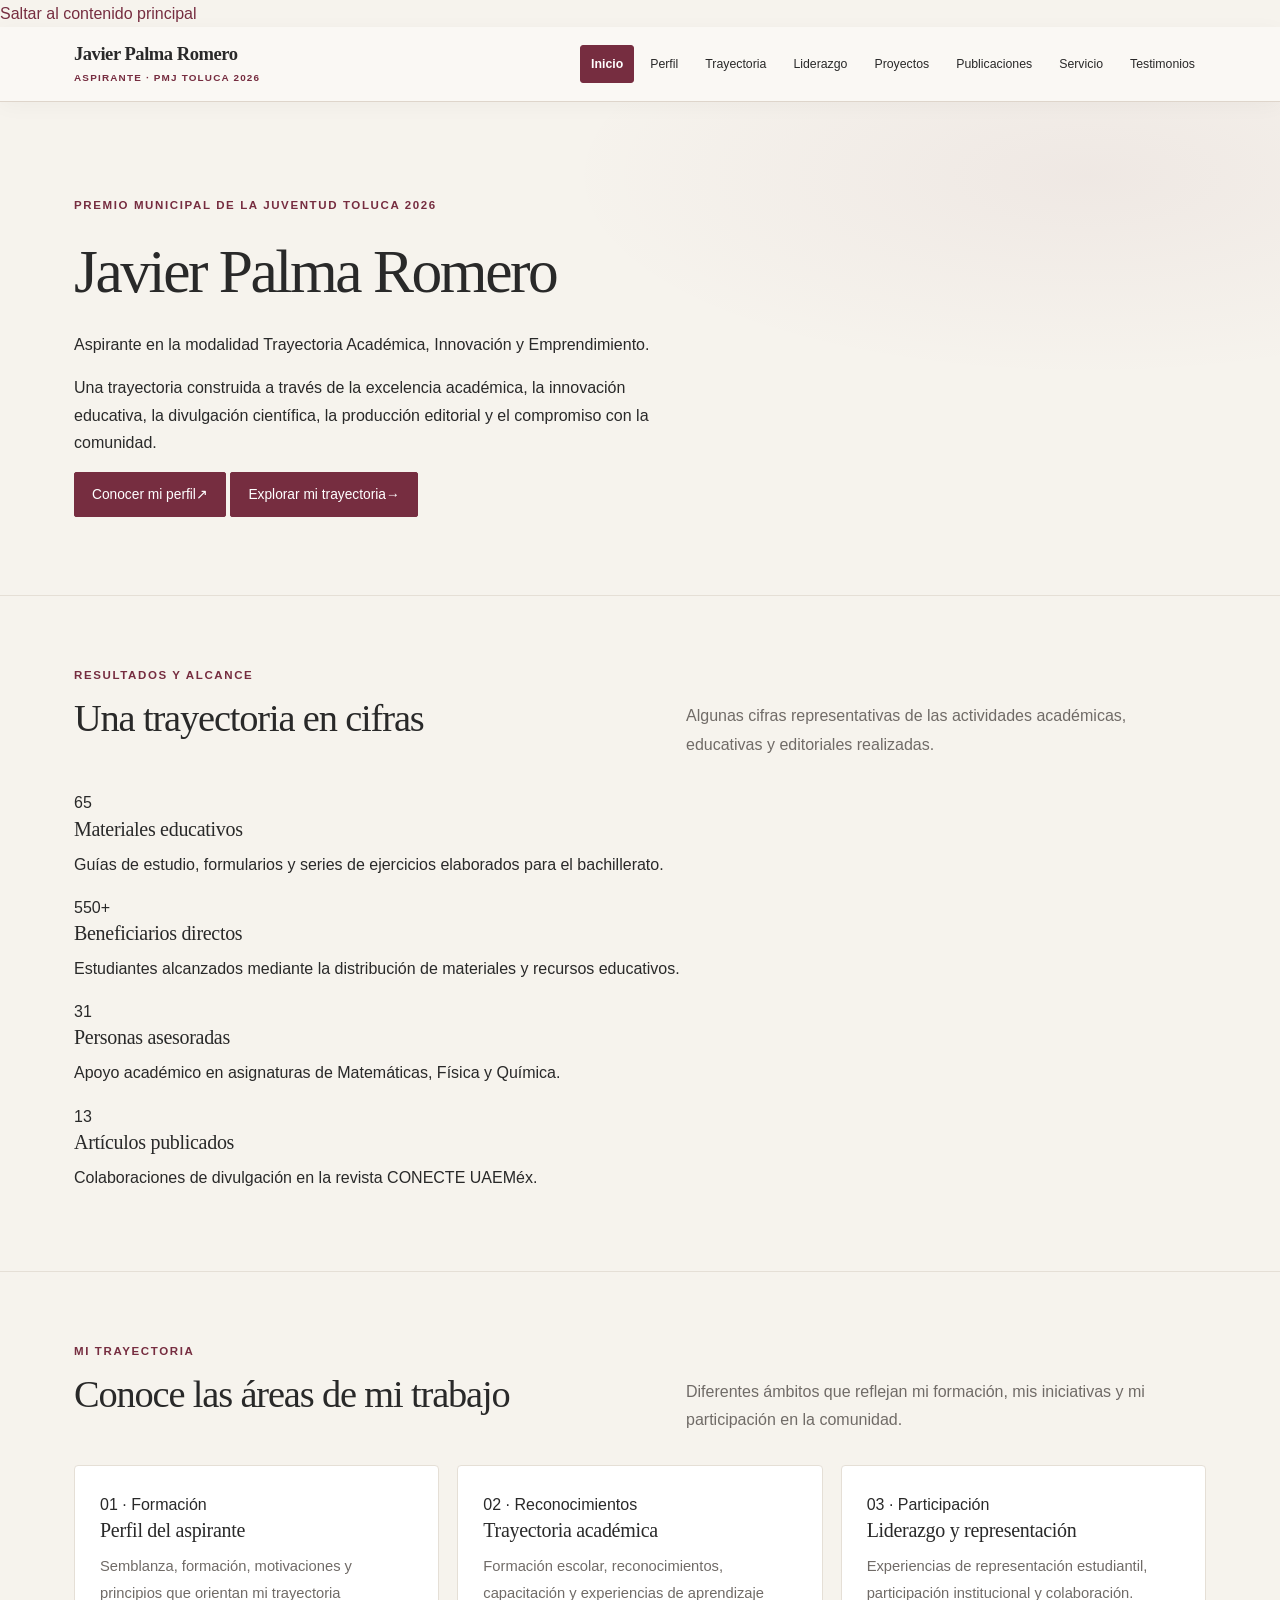
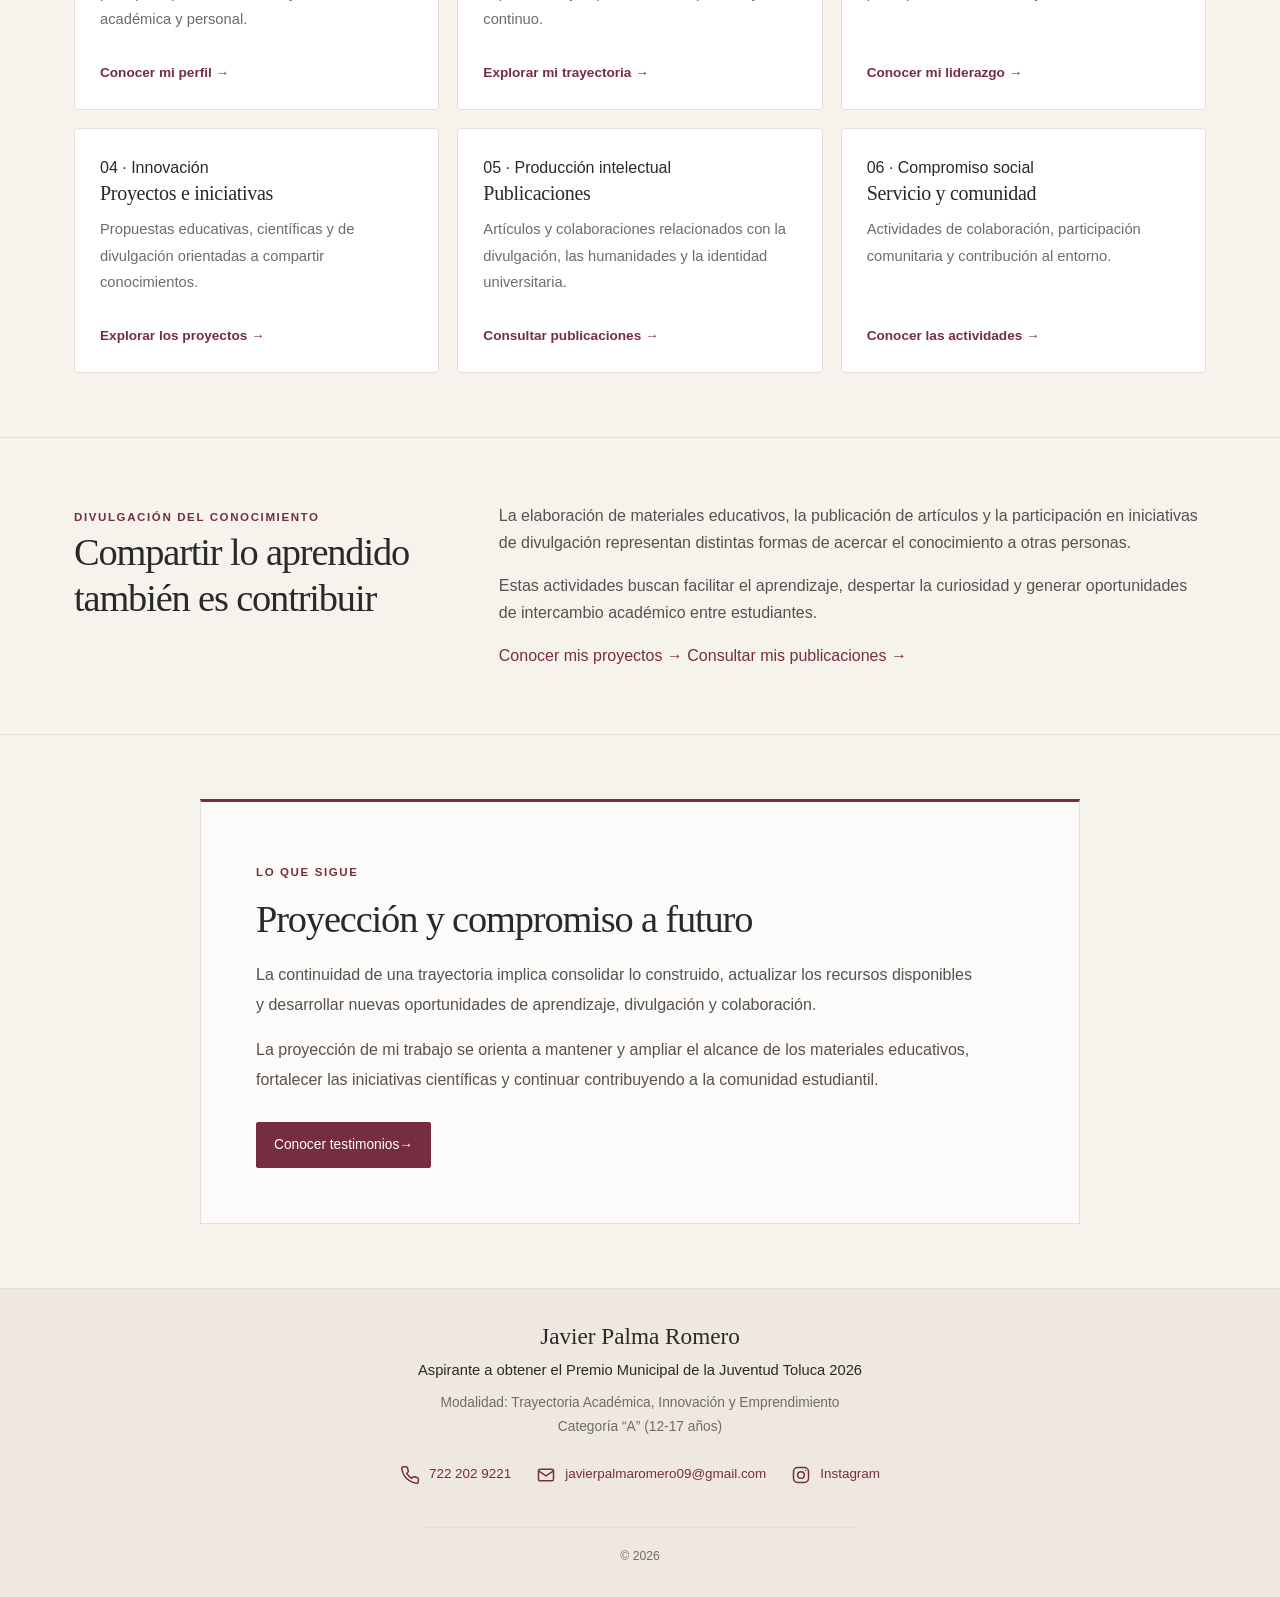
==== commit 47b1203f: "Update index.html" ====
--- a/index.html
+++ b/index.html
@@ -84,15 +84,6 @@
         >
           <div class="hero-photo-placeholder">
 
-            <span class="hero-monogram" aria-hidden="true">
-              JP
-            </span>
-
-            <p>Javier Palma Romero</p>
-
-            <span>
-              Trayectoria académica · 2026
-            </span>
 
           </div>
         </div>
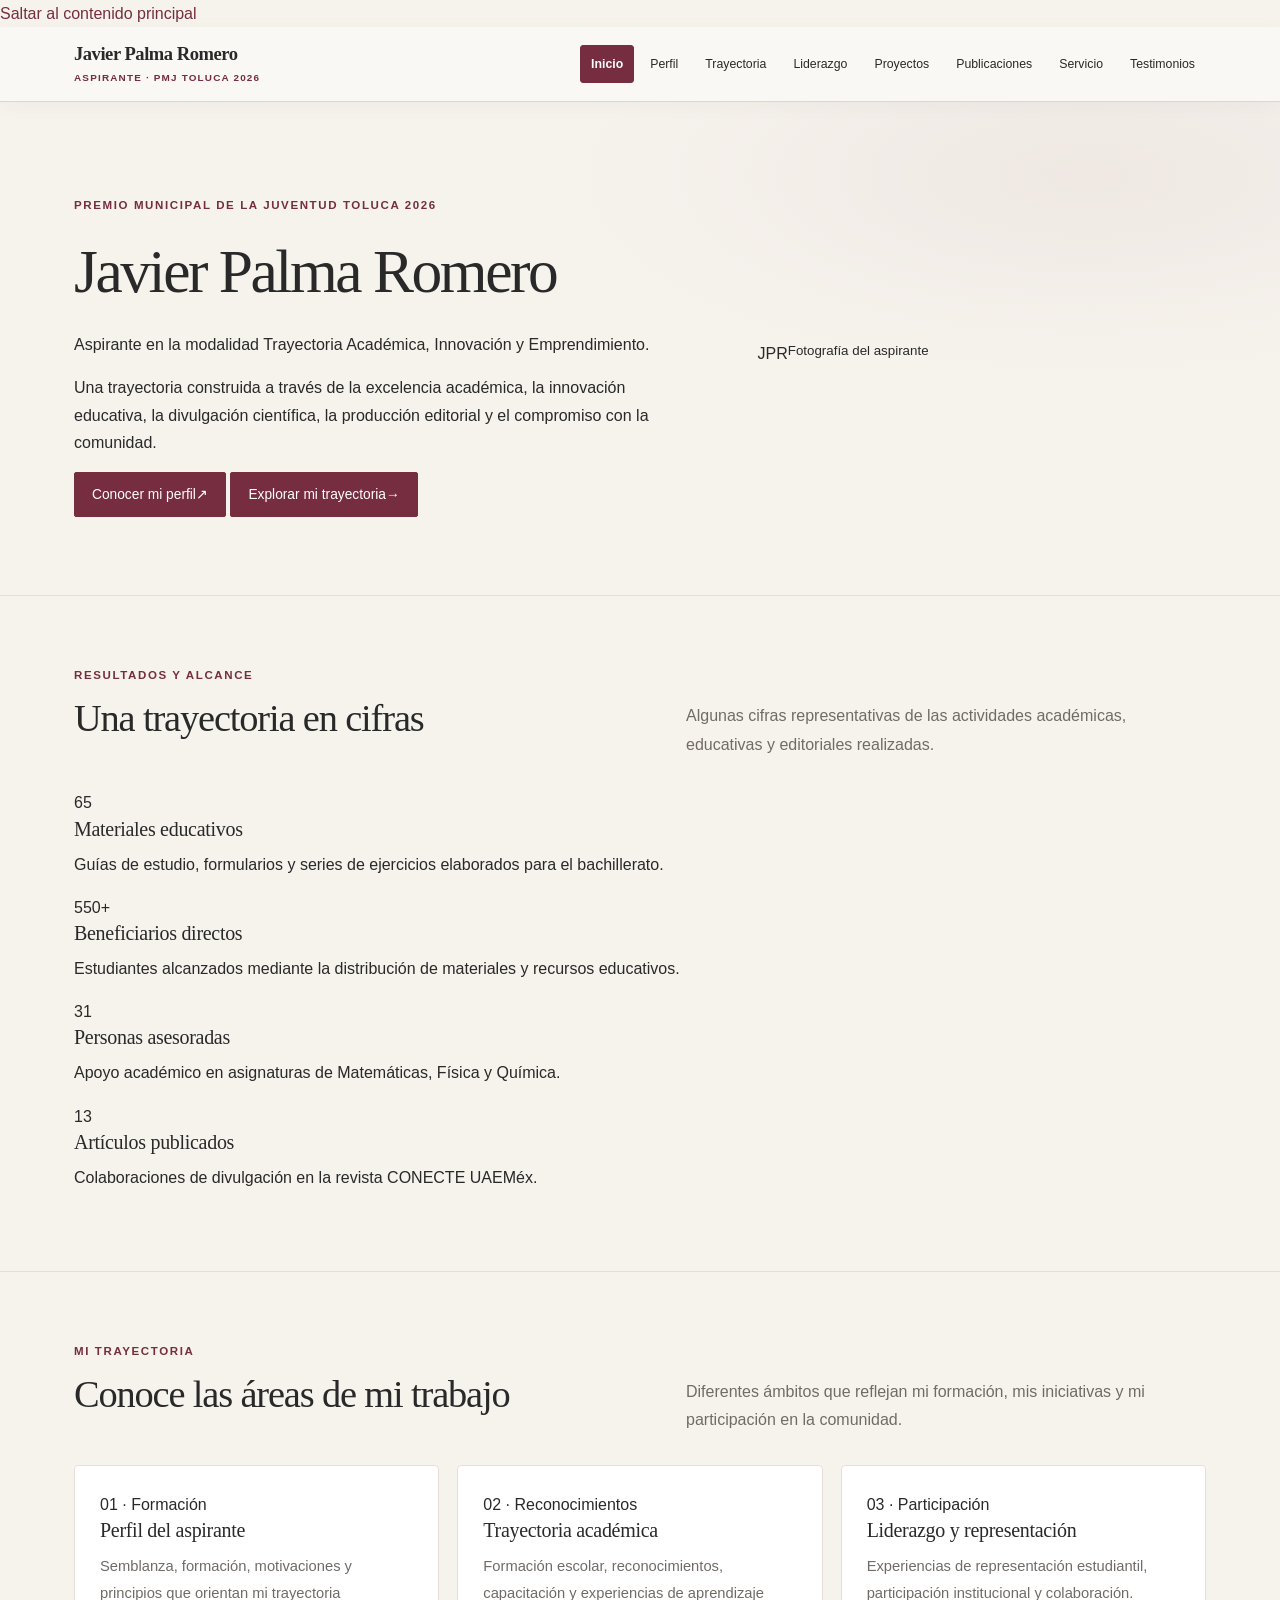
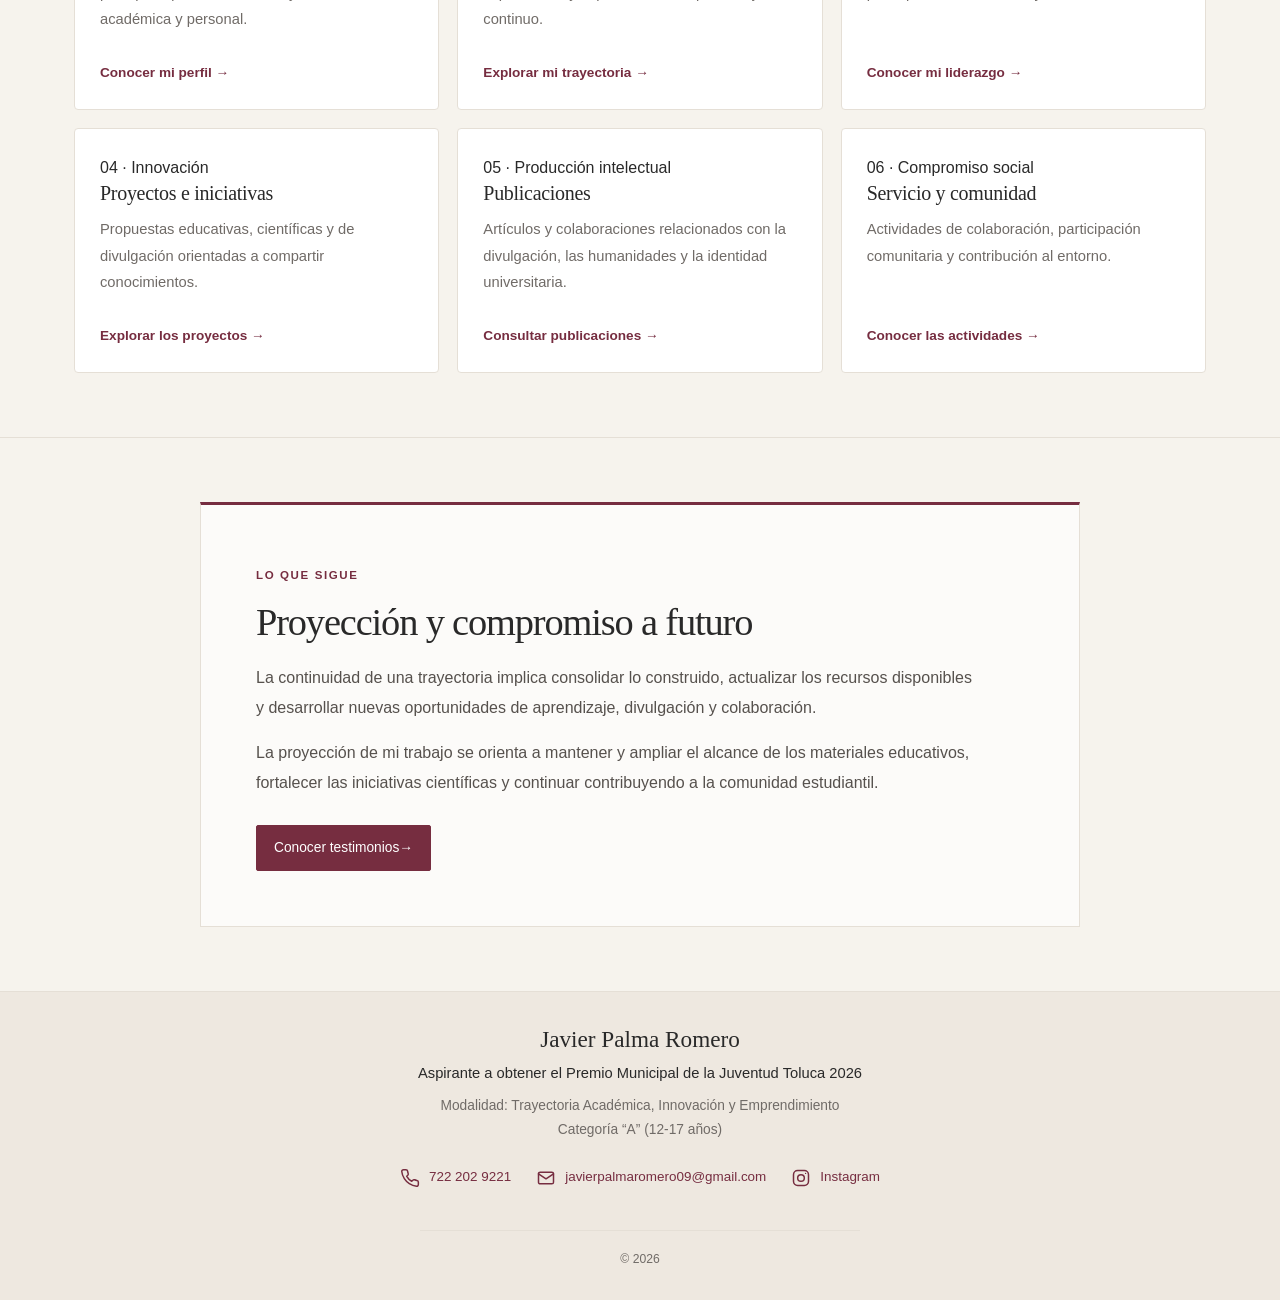
==== commit 6f0e1246: "Update index.html" ====
--- a/index.html
+++ b/index.html
@@ -78,14 +78,25 @@
           </div>
         </div>
 
-        <div
-          class="hero-visual"
-          aria-label="Identidad de Javier Palma Romero"
-        >
-          <div class="hero-photo-placeholder">
-
-
+        <!-- FOTOGRAFÍA DEL ASPIRANTE -->
+        <div class="hero-visual">
+
+          <div class="hero-photo-frame">
+            <img
+              src="assets/foto-perfil.jpg"
+              alt="Fotografía de Javier Palma Romero"
+              class="hero-photo"
+              loading="eager"
+              fetchpriority="high"
+              onerror="this.style.display='none';this.nextElementSibling.style.display='flex';"
+            >
+
+            <div class="hero-photo-placeholder" style="display:none">
+              <span>JPR</span>
+              <small>Fotografía del aspirante</small>
+            </div>
           </div>
+
         </div>
 
       </div>
@@ -99,11 +110,8 @@
       <div class="container">
 
         <div class="section-heading">
-
           <div>
-            <span class="eyebrow">
-              Resultados y alcance
-            </span>
+            <span class="eyebrow">Resultados y alcance</span>
 
             <h2 id="stats-title">
               Una trayectoria en cifras
@@ -114,7 +122,6 @@
             Algunas cifras representativas de las actividades
             académicas, educativas y editoriales realizadas.
           </p>
-
         </div>
 
         <div class="stats-grid">
@@ -337,60 +344,6 @@
       </div>
     </section>
 
-    <!-- PUBLICACIONES Y DIVULGACIÓN -->
-    <section
-      class="section section-highlight"
-      id="divulgacion"
-      aria-labelledby="divulgacion-title"
-    >
-      <div class="container content-grid">
-
-        <div>
-
-          <span class="eyebrow">
-            Divulgación del conocimiento
-          </span>
-
-          <h2 id="divulgacion-title">
-            Compartir lo aprendido también es contribuir
-          </h2>
-
-        </div>
-
-        <div>
-
-          <p>
-            La elaboración de materiales educativos, la publicación
-            de artículos y la participación en iniciativas de
-            divulgación representan distintas formas de acercar
-            el conocimiento a otras personas.
-          </p>
-
-          <p>
-            Estas actividades buscan facilitar el aprendizaje,
-            despertar la curiosidad y generar oportunidades
-            de intercambio académico entre estudiantes.
-          </p>
-
-          <div class="inline-links">
-
-            <a class="text-link" href="04-proyectos.html">
-              Conocer mis proyectos
-              <span aria-hidden="true">→</span>
-            </a>
-
-            <a class="text-link" href="05-publicaciones.html">
-              Consultar mis publicaciones
-              <span aria-hidden="true">→</span>
-            </a>
-
-          </div>
-
-        </div>
-
-      </div>
-    </section>
-
     <!-- PROYECCIÓN -->
     <section
       class="section"
@@ -434,9 +387,7 @@
             </a>
 
           </div>
-
-        </div>
-
+        </div>
       </div>
     </section>
 
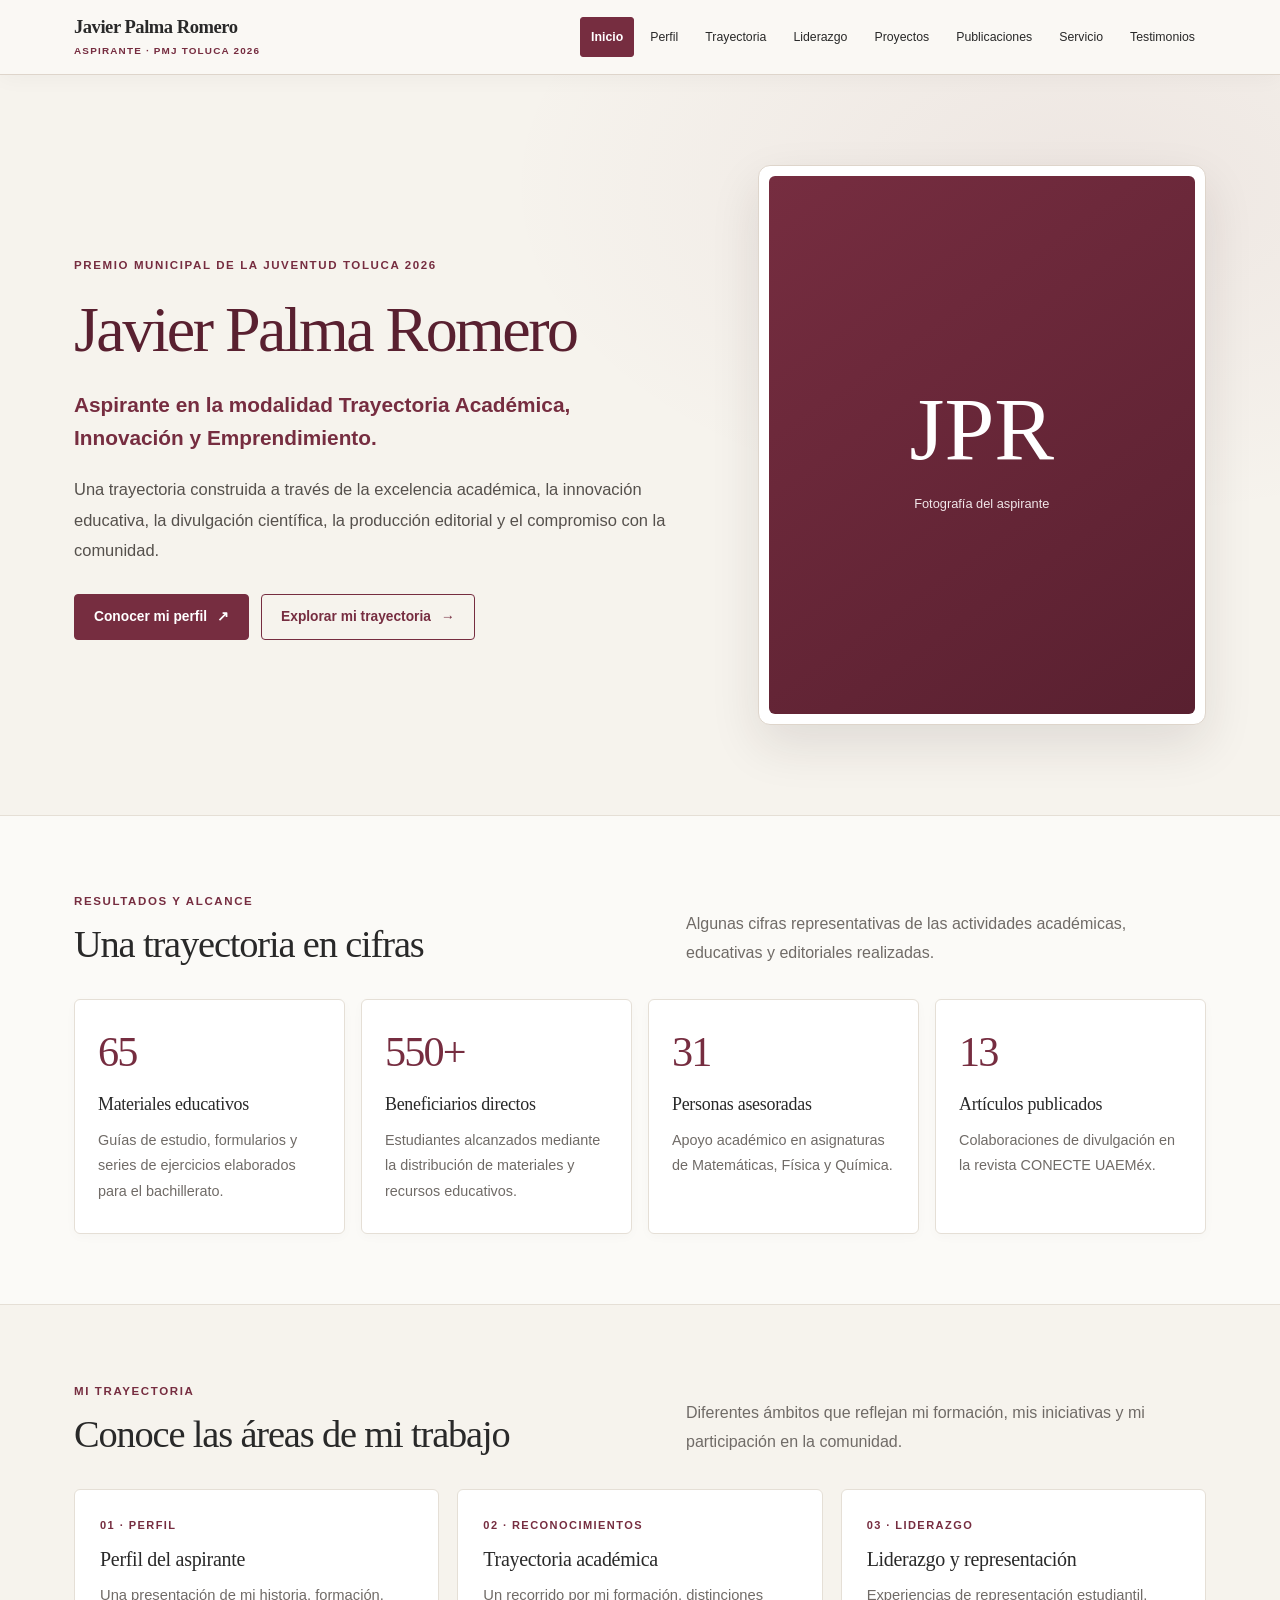
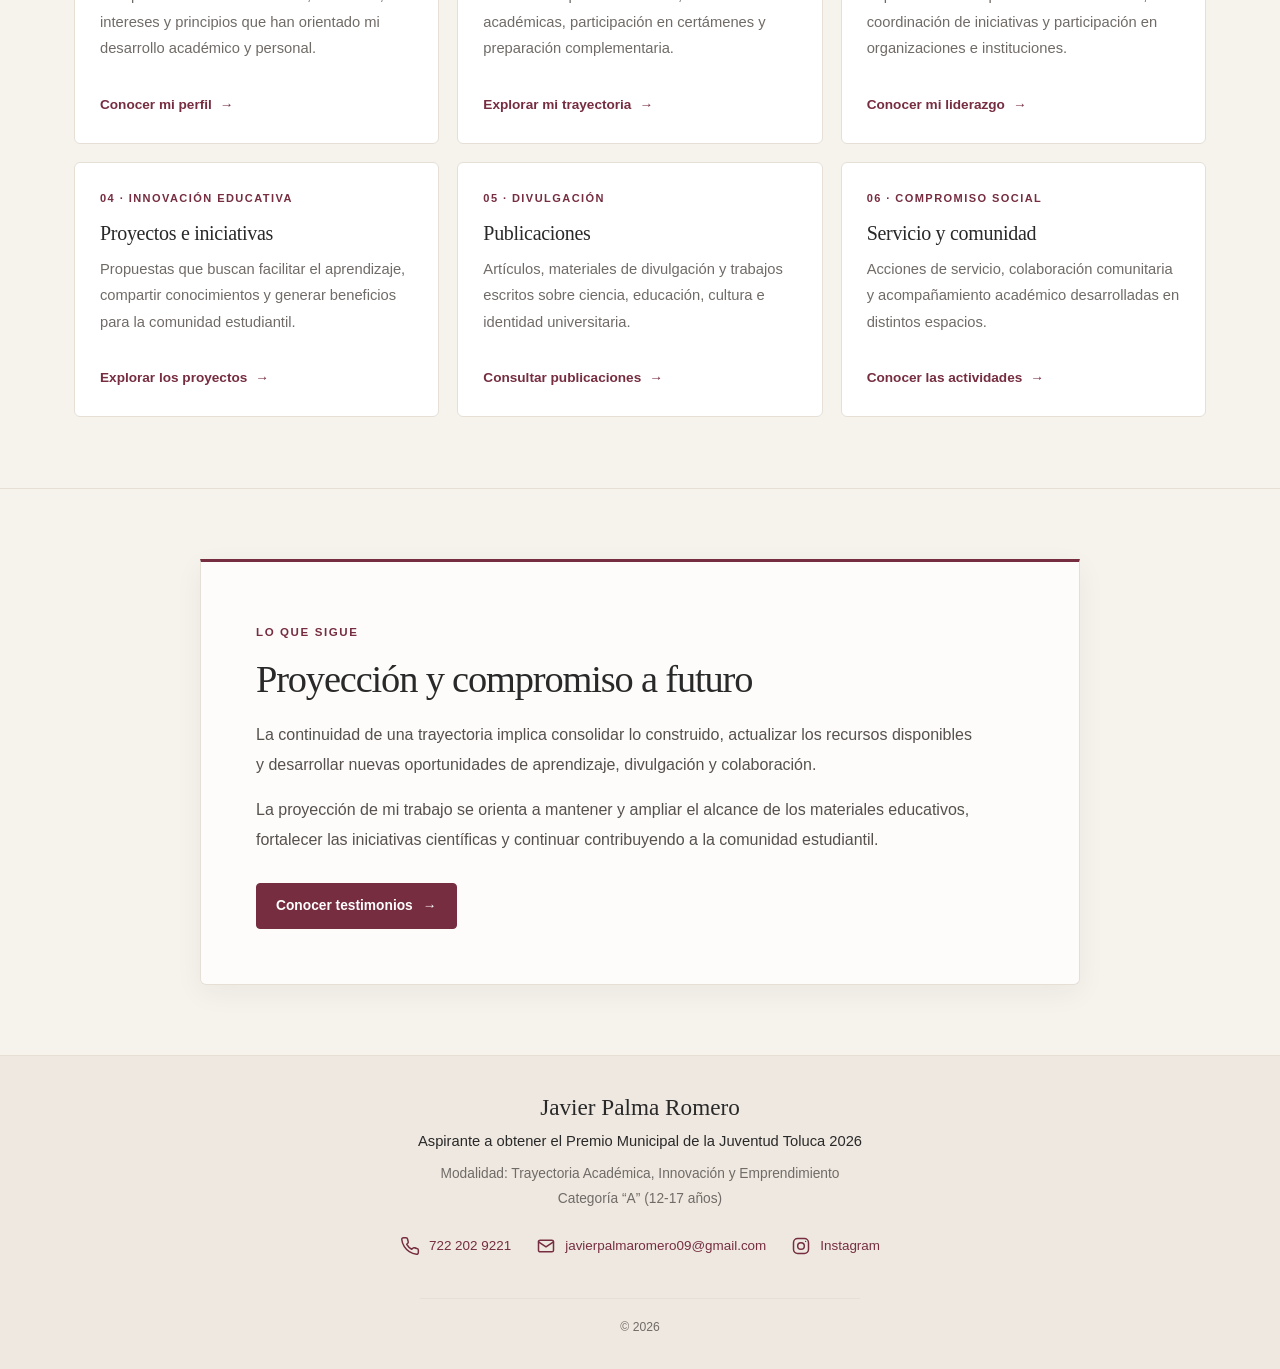
==== commit c85d16b4: "Update index.html" ====
--- a/index.html
+++ b/index.html
@@ -14,6 +14,7 @@
 
   <meta property="og:type" content="website">
   <meta property="og:title" content="Javier Palma Romero | PMJ Toluca 2026">
+
   <meta
     property="og:description"
     content="Excelencia académica, innovación educativa, divulgación científica y compromiso con la comunidad."
@@ -206,14 +207,15 @@
             <div class="card-body">
 
               <span class="card-eyebrow">
-                01 · Formación
+                01 · Perfil
               </span>
 
               <h3>Perfil del aspirante</h3>
 
               <p>
-                Semblanza, formación, motivaciones y principios
-                que orientan mi trayectoria académica y personal.
+                Una presentación de mi historia, formación,
+                intereses y principios que han orientado
+                mi desarrollo académico y personal.
               </p>
 
               <a class="text-link" href="01-perfil.html">
@@ -235,8 +237,9 @@
               <h3>Trayectoria académica</h3>
 
               <p>
-                Formación escolar, reconocimientos, capacitación
-                y experiencias de aprendizaje continuo.
+                Un recorrido por mi formación, distinciones
+                académicas, participación en certámenes
+                y preparación complementaria.
               </p>
 
               <a class="text-link" href="02-trayectoria.html">
@@ -252,14 +255,15 @@
             <div class="card-body">
 
               <span class="card-eyebrow">
-                03 · Participación
+                03 · Liderazgo
               </span>
 
               <h3>Liderazgo y representación</h3>
 
               <p>
                 Experiencias de representación estudiantil,
-                participación institucional y colaboración.
+                coordinación de iniciativas y participación
+                en organizaciones e instituciones.
               </p>
 
               <a class="text-link" href="03-liderazgo.html">
@@ -275,14 +279,15 @@
             <div class="card-body">
 
               <span class="card-eyebrow">
-                04 · Innovación
+                04 · Innovación educativa
               </span>
 
               <h3>Proyectos e iniciativas</h3>
 
               <p>
-                Propuestas educativas, científicas y de divulgación
-                orientadas a compartir conocimientos.
+                Propuestas que buscan facilitar el aprendizaje,
+                compartir conocimientos y generar beneficios
+                para la comunidad estudiantil.
               </p>
 
               <a class="text-link" href="04-proyectos.html">
@@ -298,15 +303,15 @@
             <div class="card-body">
 
               <span class="card-eyebrow">
-                05 · Producción intelectual
+                05 · Divulgación
               </span>
 
               <h3>Publicaciones</h3>
 
               <p>
-                Artículos y colaboraciones relacionados con
-                la divulgación, las humanidades y la identidad
-                universitaria.
+                Artículos, materiales de divulgación y trabajos
+                escritos sobre ciencia, educación, cultura
+                e identidad universitaria.
               </p>
 
               <a class="text-link" href="05-publicaciones.html">
@@ -328,8 +333,9 @@
               <h3>Servicio y comunidad</h3>
 
               <p>
-                Actividades de colaboración, participación
-                comunitaria y contribución al entorno.
+                Acciones de servicio, colaboración comunitaria
+                y acompañamiento académico desarrolladas
+                en distintos espacios.
               </p>
 
               <a class="text-link" href="06-servicio.html">
--- a/styles.css
+++ b/styles.css
@@ -26,6 +26,10 @@
 
   --size-page-title: clamp(2.5rem, 4.8vw, 4.2rem);
   --size-section-title: clamp(1.8rem, 3vw, 2.5rem);
+
+  --shadow-soft: 0 8px 28px rgba(41, 29, 25, 0.055);
+  --shadow-hover: 0 16px 38px rgba(41, 29, 25, 0.09);
+  --radius: 6px;
 }
 
 *,
@@ -36,21 +40,25 @@
 
 html {
   scroll-behavior: smooth;
-  scroll-padding-top: 100px;
+  scroll-padding-top: 110px;
 }
 
 body {
+  min-width: 280px;
   margin: 0;
   background: var(--paper);
   color: var(--ink);
   font-family: var(--font-body);
   font-size: 1rem;
   line-height: 1.7;
+  -webkit-font-smoothing: antialiased;
+  overflow-wrap: break-word;
 }
 
 a {
   color: var(--burgundy);
   text-decoration: none;
+  text-underline-offset: 3px;
 }
 
 a:hover {
@@ -79,14 +87,30 @@
   color: var(--white);
 }
 
+/* Accesibilidad */
+.skip-link {
+  position: fixed;
+  top: -100px;
+  left: 15px;
+  z-index: 1000;
+  padding: 12px 18px;
+  background: var(--burgundy);
+  color: var(--white);
+  font-weight: 700;
+}
+
+.skip-link:focus {
+  top: 12px;
+}
+
 /* 2. Encabezado y navegación */
 .site-header {
   position: sticky;
   top: 0;
-  z-index: 20;
+  z-index: 100;
   background: rgba(250, 248, 244, 0.97);
-  -webkit-backdrop-filter: blur(12px);
-  backdrop-filter: blur(12px);
+  -webkit-backdrop-filter: blur(14px);
+  backdrop-filter: blur(14px);
   border-bottom: 1px solid #ded5cb;
   box-shadow: 0 4px 20px rgba(41, 29, 25, 0.035);
 }
@@ -143,7 +167,7 @@
   display: inline-flex;
   align-items: center;
   justify-content: center;
-  min-height: 38px;
+  min-height: 40px;
   padding: 8px 10px;
   border: 1px solid transparent;
   border-radius: 3px;
@@ -172,13 +196,20 @@
   font-weight: 700;
 }
 
+.nav a[aria-current="page"]:hover,
+.nav a.active:hover {
+  background: var(--burgundy-dark);
+  color: var(--white);
+}
+
 .menu-toggle {
   display: none;
   align-items: center;
   justify-content: center;
   gap: 8px;
+  min-height: 44px;
   border: 1px solid var(--line);
-  border-radius: 3px;
+  border-radius: 4px;
   background: var(--white);
   padding: 9px 12px;
   color: var(--ink);
@@ -213,6 +244,7 @@
   font-family: var(--font-heading);
   font-weight: 500;
   line-height: 1.2;
+  overflow-wrap: break-word;
 }
 
 h1 {
@@ -239,6 +271,7 @@
 
 .eyebrow,
 .kicker {
+  display: inline-block;
   color: var(--burgundy);
   font-size: var(--size-label);
   font-weight: 700;
@@ -263,25 +296,34 @@
 
 /* 5. Portada principal */
 .hero {
-  padding: 88px 0 78px;
+  padding: clamp(55px, 7vw, 100px) 0;
   background:
     radial-gradient(
       ellipse at 85% 15%,
-      rgba(118, 45, 64, 0.055),
-      transparent 34%
+      rgba(118, 45, 64, 0.065),
+      transparent 38%
     ),
     var(--paper);
 }
 
 .hero-grid {
   display: grid;
-  grid-template-columns: 1.15fr 0.85fr;
+  grid-template-columns:
+    minmax(0, 1.15fr)
+    minmax(0, 0.85fr);
   align-items: center;
   gap: clamp(35px, 6vw, 78px);
 }
 
+.hero-content {
+  min-width: 0;
+}
+
 .hero h1 {
   max-width: 720px;
+  color: var(--burgundy-dark);
+  font-size: clamp(2.8rem, 5vw, 4.6rem);
+  line-height: 1.1;
 }
 
 .hero-content .eyebrow {
@@ -290,6 +332,22 @@
 
 .hero .lead {
   max-width: 660px;
+}
+
+.hero-subtitle {
+  max-width: 650px;
+  margin-bottom: 20px;
+  color: var(--burgundy);
+  font-size: clamp(1.08rem, 1.7vw, 1.3rem);
+  font-weight: 600;
+  line-height: 1.6;
+}
+
+.hero-description {
+  max-width: 650px;
+  color: #55504c;
+  font-size: 1.03rem;
+  line-height: 1.85;
 }
 
 .quote {
@@ -301,7 +359,9 @@
   font: italic 1.22rem/1.6 var(--font-heading);
 }
 
-.actions {
+/* Botones originales y variantes compatibles */
+.actions,
+.hero-actions {
   display: flex;
   flex-wrap: wrap;
   gap: 12px;
@@ -312,34 +372,45 @@
   display: inline-flex;
   align-items: center;
   justify-content: center;
-  min-height: 44px;
-  padding: 12px 17px;
+  gap: 10px;
+  min-height: 46px;
+  padding: 12px 19px;
   border: 1px solid var(--burgundy);
-  border-radius: 2px;
+  border-radius: 4px;
   background: var(--burgundy);
   color: var(--white);
   font-size: 0.86rem;
+  font-weight: 600;
   line-height: 1.4;
   text-align: center;
   transition:
     background-color 0.2s ease,
     color 0.2s ease,
-    transform 0.2s ease;
+    transform 0.2s ease,
+    box-shadow 0.2s ease;
 }
 
 .button:hover {
-  transform: translateY(-1px);
+  transform: translateY(-2px);
   background: var(--burgundy-dark);
   color: var(--white);
+  box-shadow: 0 7px 18px rgba(89, 32, 48, 0.14);
   text-decoration: none;
 }
 
-.button.secondary {
+.button.secondary,
+.button-secondary {
   background: transparent;
   color: var(--burgundy);
 }
 
-.button.secondary:hover {
+.button.secondary:hover,
+.button-secondary:hover {
+  background: var(--burgundy);
+  color: var(--white);
+}
+
+.button-primary {
   background: var(--burgundy);
   color: var(--white);
 }
@@ -351,15 +422,20 @@
 }
 
 /* 6. Fotografía de portada */
-.portrait {
+.portrait,
+.hero-visual {
   position: relative;
   display: flex;
   min-width: 0;
-  min-height: 480px;
   align-items: center;
   justify-content: center;
+}
+
+.portrait {
+  min-height: 480px;
   overflow: hidden;
   border: 1px solid #ded5cb;
+  border-radius: var(--radius);
   background: linear-gradient(145deg, #e9e0d7, #f8f5ef);
 }
 
@@ -400,9 +476,59 @@
   overflow-wrap: anywhere;
 }
 
+/* Fotografía del HTML de Inicio */
+.hero-photo-frame {
+  position: relative;
+  width: 100%;
+  max-width: 450px;
+  aspect-ratio: 4 / 5;
+  padding: 10px;
+  overflow: hidden;
+  border: 1px solid #ded5cb;
+  border-radius: 12px;
+  background: var(--white);
+  box-shadow: 0 20px 50px rgba(41, 29, 25, 0.11);
+}
+
+.hero-photo {
+  width: 100%;
+  height: 100%;
+  object-fit: cover;
+  object-position: center 25%;
+  border-radius: 6px;
+}
+
+.hero-photo-placeholder {
+  width: 100%;
+  height: 100%;
+  flex-direction: column;
+  align-items: center;
+  justify-content: center;
+  gap: 10px;
+  border-radius: 6px;
+  background: linear-gradient(
+    145deg,
+    var(--burgundy),
+    var(--burgundy-dark)
+  );
+  color: var(--white);
+  text-align: center;
+}
+
+.hero-photo-placeholder span {
+  font-family: var(--font-heading);
+  font-size: clamp(3.5rem, 7vw, 6rem);
+  line-height: 1.2;
+}
+
+.hero-photo-placeholder small {
+  color: #f1e6e9;
+  font-size: 0.8rem;
+}
+
 /* 7. Secciones generales */
 .section {
-  padding: 64px 0;
+  padding: clamp(45px, 5.5vw, 75px) 0;
   border-top: 1px solid var(--line);
 }
 
@@ -411,11 +537,16 @@
   align-items: flex-end;
   justify-content: space-between;
   gap: 40px;
-  margin-bottom: 30px;
+  margin-bottom: 32px;
+}
+
+.section-heading > * {
+  min-width: 0;
 }
 
 .section-heading h2 {
   margin-top: 8px;
+  margin-bottom: 0;
 }
 
 .section-heading p {
@@ -425,34 +556,46 @@
   line-height: 1.8;
 }
 
-/* 8. Indicadores */
-.stats {
+/* 8. Indicadores: ambos nombres compatibles */
+.stats-section {
+  background: #fbfaf7;
+}
+
+.stats,
+.stats-grid {
   display: grid;
   grid-template-columns: repeat(4, minmax(0, 1fr));
-  gap: 12px;
-}
-
-.stat {
+  gap: 16px;
+}
+
+.stat,
+.stat-card {
   min-width: 0;
-  padding: 26px 23px;
+  padding: 29px 23px;
   border: 1px solid var(--line);
-  border-radius: 4px;
+  border-radius: var(--radius);
   background: var(--white);
+  box-shadow: 0 3px 12px rgba(41, 29, 25, 0.025);
   transition:
-    transform 0.2s ease,
-    box-shadow 0.2s ease;
-}
-
-.stat:hover {
-  transform: translateY(-3px);
-  box-shadow: 0 9px 24px rgba(41, 29, 25, 0.055);
-}
-
-.stat strong {
+    transform 0.22s ease,
+    box-shadow 0.22s ease,
+    border-color 0.22s ease;
+}
+
+.stat:hover,
+.stat-card:hover {
+  transform: translateY(-4px);
+  border-color: #d5b9c1;
+  box-shadow: var(--shadow-hover);
+}
+
+.stat strong,
+.stat-number {
   display: block;
-  color: var(--burgundy);
-  font: 500 clamp(1.8rem, 3vw, 2.5rem)/1.1 var(--font-heading);
-  letter-spacing: -0.04em;
+  margin-bottom: 16px;
+  color: var(--burgundy);
+  font: 500 clamp(2.2rem, 3.3vw, 3.1rem)/1.1 var(--font-heading);
+  letter-spacing: -0.045em;
 }
 
 .stat span {
@@ -463,6 +606,20 @@
   line-height: 1.6;
 }
 
+.stat-card h3 {
+  margin-bottom: 12px;
+  color: var(--ink);
+  font-size: 1.12rem;
+  line-height: 1.35;
+}
+
+.stat-card p {
+  margin-bottom: 0;
+  color: var(--muted);
+  font-size: 0.9rem;
+  line-height: 1.75;
+}
+
 .evidence-note {
   margin-top: 12px;
   padding: 12px 0;
@@ -484,16 +641,18 @@
   flex-direction: column;
   overflow: hidden;
   border: 1px solid var(--line);
-  border-radius: 4px;
+  border-radius: var(--radius);
   background: var(--white);
   transition:
-    transform 0.2s ease,
-    box-shadow 0.2s ease;
+    transform 0.22s ease,
+    box-shadow 0.22s ease,
+    border-color 0.22s ease;
 }
 
 .card:hover {
   transform: translateY(-4px);
-  box-shadow: 0 12px 28px rgba(41, 29, 25, 0.075);
+  border-color: #d5b9c1;
+  box-shadow: var(--shadow-hover);
 }
 
 .visual-placeholder {
@@ -515,20 +674,23 @@
   flex: 1;
   flex-direction: column;
   align-items: flex-start;
-  padding: 25px;
-}
-
-.card-kicker {
-  margin-bottom: 9px;
-  color: var(--burgundy);
-  font-size: 0.68rem;
+  padding: 27px 25px;
+}
+
+.card-kicker,
+.card-eyebrow {
+  display: block;
+  margin-bottom: 12px;
+  color: var(--burgundy);
+  font-size: 0.69rem;
   font-weight: 700;
   letter-spacing: 0.13em;
+  line-height: 1.6;
   text-transform: uppercase;
 }
 
 .card h3 {
-  line-height: 1.25;
+  line-height: 1.3;
 }
 
 .card p {
@@ -538,9 +700,11 @@
 }
 
 .card .text-link {
-  display: inline-block;
+  display: inline-flex;
+  align-items: center;
+  gap: 8px;
   margin-top: auto;
-  padding-top: 12px;
+  padding-top: 15px;
   font-size: 0.85rem;
   font-weight: 700;
 }
@@ -560,7 +724,9 @@
   padding: clamp(28px, 5vw, 55px);
   border: 1px solid var(--line);
   border-top: 3px solid var(--burgundy);
-  background: rgba(255, 255, 255, 0.68);
+  border-radius: 0 0 var(--radius) var(--radius);
+  background: rgba(255, 255, 255, 0.78);
+  box-shadow: var(--shadow-soft);
 }
 
 .projection-panel h2 {
@@ -604,8 +770,14 @@
 
 .content-grid {
   display: grid;
-  grid-template-columns: 0.7fr 1.3fr;
+  grid-template-columns:
+    minmax(0, 0.7fr)
+    minmax(0, 1.3fr);
   gap: 44px;
+}
+
+.content-grid > * {
+  min-width: 0;
 }
 
 .content-grid p {
@@ -636,7 +808,7 @@
 
 .two-col {
   display: grid;
-  grid-template-columns: 1fr 1fr;
+  grid-template-columns: repeat(2, minmax(0, 1fr));
   gap: 22px;
 }
 
@@ -644,12 +816,14 @@
   min-width: 0;
   padding: 24px;
   border: 1px solid var(--line);
+  border-radius: var(--radius);
   background: var(--white);
 }
 
 .quote-card {
   padding: 24px;
   border: 1px solid var(--line);
+  border-radius: var(--radius);
   background: var(--white);
   font-family: var(--font-heading);
   font-size: 1.1rem;
@@ -667,6 +841,7 @@
   margin: 3px 4px 3px 0;
   padding: 5px 9px;
   border: 1px solid var(--line);
+  border-radius: 3px;
   background: var(--white);
   color: var(--muted);
   font-size: 0.74rem;
@@ -686,7 +861,7 @@
   flex-direction: column;
   align-items: center;
   margin: 0 auto;
-  padding: 34px 24px 30px;
+  padding: 38px 24px 30px;
   gap: 0;
   text-align: center;
 }
@@ -826,7 +1001,10 @@
 
 /* 14. Accesibilidad: foco visible */
 a:focus-visible,
-button:focus-visible {
+button:focus-visible,
+input:focus-visible,
+textarea:focus-visible,
+select:focus-visible {
   outline: 3px solid #a66a7a;
   outline-offset: 3px;
 }
@@ -848,16 +1026,17 @@
     font-size: 0.75rem;
   }
 
-  .hero {
-    padding-top: 65px;
-  }
-
   .hero-grid {
     gap: 30px;
   }
 
   .portrait {
     min-height: 400px;
+  }
+
+  .stats,
+  .stats-grid {
+    grid-template-columns: repeat(2, minmax(0, 1fr));
   }
 
   .cards {
@@ -868,7 +1047,7 @@
 /* 16. Tabletas pequeñas y celulares */
 @media (max-width: 700px) {
   html {
-    scroll-padding-top: 75px;
+    scroll-padding-top: 80px;
   }
 
   .header-inner {
@@ -904,6 +1083,8 @@
     flex-direction: column;
     align-items: stretch;
     gap: 4px;
+    max-height: calc(100dvh - 80px);
+    overflow-y: auto;
     padding: 15px 18px 20px;
     border-bottom: 1px solid var(--line);
     background: #faf8f4;
@@ -917,7 +1098,7 @@
   .nav a {
     justify-content: flex-start;
     width: 100%;
-    min-height: 42px;
+    min-height: 44px;
     padding: 11px 12px;
     font-size: 0.9rem;
   }
@@ -928,16 +1109,24 @@
   }
 
   .hero {
-    padding: 45px 0 48px;
+    padding: 48px 0 55px;
   }
 
   .hero-grid {
     grid-template-columns: 1fr;
-    gap: 28px;
+    gap: 35px;
   }
 
   .hero h1 {
     font-size: clamp(2.5rem, 10vw, 3.5rem);
+  }
+
+  .hero-visual {
+    width: 100%;
+  }
+
+  .hero-photo-frame {
+    max-width: 390px;
   }
 
   .lead {
@@ -954,7 +1143,7 @@
   }
 
   .section {
-    padding: 43px 0;
+    padding: 45px 0;
   }
 
   .section-heading {
@@ -965,13 +1154,15 @@
     margin-top: 13px;
   }
 
-  .stats {
+  .stats,
+  .stats-grid {
     grid-template-columns: repeat(2, minmax(0, 1fr));
-    gap: 9px;
-  }
-
-  .stat {
-    padding: 19px 15px;
+    gap: 12px;
+  }
+
+  .stat,
+  .stat-card {
+    padding: 23px 19px;
   }
 
   .stat span {
@@ -1032,12 +1223,39 @@
   }
 }
 
-/* 17. Teléfonos muy pequeños */
+/* 17. Teléfonos pequeños */
+@media (max-width: 540px) {
+  .stats,
+  .stats-grid {
+    grid-template-columns: 1fr;
+    gap: 14px;
+  }
+
+  .stat,
+  .stat-card {
+    padding: 27px 24px;
+  }
+
+  .stat-number {
+    font-size: 3rem;
+  }
+
+  .hero-actions {
+    flex-direction: column;
+    align-items: stretch;
+  }
+
+  .hero-actions .button {
+    width: 100%;
+  }
+
+  .hero-photo-frame {
+    max-width: 340px;
+  }
+}
+
+/* 18. Teléfonos muy pequeños */
 @media (max-width: 360px) {
-  .stats {
-    grid-template-columns: 1fr;
-  }
-
   .menu-toggle {
     gap: 5px;
     padding: 8px;
@@ -1060,9 +1278,13 @@
   .actions .button {
     width: 100%;
   }
-}
-
-/* 18. Respeto a la preferencia de movimiento reducido */
+
+  .hero h1 {
+    font-size: 2.4rem;
+  }
+}
+
+/* 19. Respeto a la preferencia de movimiento reducido */
 @media (prefers-reduced-motion: reduce) {
   html {
     scroll-behavior: auto;
@@ -1076,3 +1298,277 @@
     animation-iteration-count: 1 !important;
   }
 }
+
+
+/* ==========================================
+   PERFIL — AJUSTES DE PRESENTACIÓN
+   ========================================== */
+
+#semblanza .content-grid,
+#proyeccion .content-grid {
+  align-items: start;
+}
+
+#semblanza .content-grid > div:last-child p {
+  line-height: 1.9;
+  margin-bottom: 20px;
+}
+
+#semblanza strong,
+#proyeccion strong {
+  color: var(--burgundy-dark);
+  font-weight: 700;
+}
+
+#proyeccion .mini-panel {
+  margin: 24px 0;
+  padding: clamp(22px, 3vw, 32px);
+  border-top: 3px solid var(--burgundy);
+  box-shadow: var(--shadow-soft);
+}
+
+#proyeccion .mini-panel h3 {
+  margin: 12px 0 18px;
+  color: var(--burgundy-dark);
+  font-size: 1.5rem;
+}
+
+#proyeccion .list-clean {
+  padding-left: 21px;
+}
+
+#proyeccion .list-clean li {
+  margin-bottom: 16px;
+  line-height: 1.85;
+}
+
+#proyeccion .list-clean li:last-child {
+  margin-bottom: 0;
+}
+
+#proyeccion .callout {
+  margin: 30px 0;
+  padding: clamp(23px, 3vw, 34px);
+}
+
+#proyeccion .callout h3 {
+  margin-top: 10px;
+}
+
+#curriculum .projection-panel {
+  max-width: 900px;
+}
+
+#curriculum .projection-panel p {
+  max-width: 720px;
+}
+
+@media (max-width: 700px) {
+  #semblanza .content-grid > div:last-child p {
+    line-height: 1.8;
+  }
+
+  #proyeccion .mini-panel {
+    margin: 18px 0;
+  }
+
+  #proyeccion .list-clean li {
+    line-height: 1.75;
+  }
+}
+
+
+/* ==========================================
+   PERFIL — PROYECCIÓN Y SUSTENTABILIDAD
+   ========================================== */
+
+.projection-section {
+  background: var(--paper);
+}
+
+/* Encabezado a todo el ancho */
+.projection-intro {
+  max-width: 920px;
+  margin: 0 auto 42px;
+  text-align: center;
+}
+
+.projection-intro h2 {
+  margin: 12px 0 24px;
+  color: var(--burgundy-dark);
+}
+
+.projection-intro p {
+  max-width: 850px;
+  margin: 0 auto 15px;
+  color: #56514d;
+  line-height: 1.85;
+}
+
+.projection-section strong {
+  color: var(--burgundy-dark);
+}
+
+/* Tres tarjetas de objetivos */
+.projection-grid {
+  display: grid;
+  grid-template-columns: repeat(3, minmax(0, 1fr));
+  gap: 20px;
+  align-items: stretch;
+}
+
+.projection-card {
+  min-width: 0;
+  padding: 30px 27px;
+  border: 1px solid var(--line);
+  border-top: 4px solid var(--burgundy);
+  border-radius: 5px;
+  background: var(--white);
+  box-shadow: var(--shadow-soft);
+}
+
+.projection-card h3 {
+  margin: 10px 0 24px;
+  color: var(--burgundy-dark);
+  font-size: 1.6rem;
+}
+
+.projection-card .list-clean {
+  margin: 0;
+  padding-left: 20px;
+}
+
+.projection-card .list-clean li {
+  margin-bottom: 19px;
+  color: #56514d;
+  font-size: 0.91rem;
+  line-height: 1.8;
+}
+
+.projection-card .list-clean li:last-child {
+  margin-bottom: 0;
+}
+
+.projection-card li::marker {
+  color: var(--burgundy);
+}
+
+/* Compromisos */
+.projection-commitment {
+  margin-top: 55px;
+}
+
+.projection-commitment-heading {
+  max-width: 820px;
+  margin: 0 auto 30px;
+  text-align: center;
+}
+
+.projection-commitment-heading h3 {
+  margin: 12px 0 18px;
+  color: var(--burgundy-dark);
+  font-size: clamp(1.6rem, 3vw, 2.2rem);
+}
+
+.projection-commitment-heading p {
+  color: #56514d;
+  line-height: 1.85;
+}
+
+.commitment-grid {
+  display: grid;
+  grid-template-columns: repeat(3, minmax(0, 1fr));
+  gap: 20px;
+  align-items: stretch;
+}
+
+.commitment-card {
+  min-width: 0;
+  padding: 28px 25px;
+  border: 1px solid var(--line);
+  border-radius: 5px;
+  background: var(--white);
+}
+
+.commitment-card h4 {
+  margin: 12px 0 16px;
+  color: var(--burgundy-dark);
+  font-family: var(--font-heading);
+  font-size: 1.25rem;
+  font-weight: 500;
+  line-height: 1.3;
+}
+
+.commitment-card p {
+  margin: 0;
+  color: #56514d;
+  font-size: 0.92rem;
+  line-height: 1.8;
+}
+
+/* Cierre */
+.projection-closing {
+  max-width: 900px;
+  margin: 44px auto 0;
+  padding: 28px 34px;
+  border-left: 4px solid var(--burgundy);
+  background: var(--soft);
+}
+
+.projection-closing p {
+  margin: 0;
+  color: #49413f;
+  font-family: var(--font-heading);
+  font-size: clamp(1.05rem, 1.7vw, 1.25rem);
+  line-height: 1.75;
+}
+
+/* Tabletas */
+@media (max-width: 1050px) {
+  .projection-grid,
+  .commitment-grid {
+    grid-template-columns: repeat(2, minmax(0, 1fr));
+  }
+
+  .projection-card:last-child,
+  .commitment-card:last-child {
+    grid-column: 1 / -1;
+  }
+}
+
+/* Celulares */
+@media (max-width: 700px) {
+  .projection-intro {
+    margin-bottom: 30px;
+    text-align: left;
+  }
+
+  .projection-grid,
+  .commitment-grid {
+    grid-template-columns: 1fr;
+    gap: 16px;
+  }
+
+  .projection-card:last-child,
+  .commitment-card:last-child {
+    grid-column: auto;
+  }
+
+  .projection-card,
+  .commitment-card {
+    padding: 25px 22px;
+  }
+
+  .projection-commitment {
+    margin-top: 43px;
+  }
+
+  .projection-commitment-heading {
+    text-align: left;
+  }
+
+  .projection-closing {
+    margin-top: 32px;
+    padding: 24px 22px;
+  }
+}
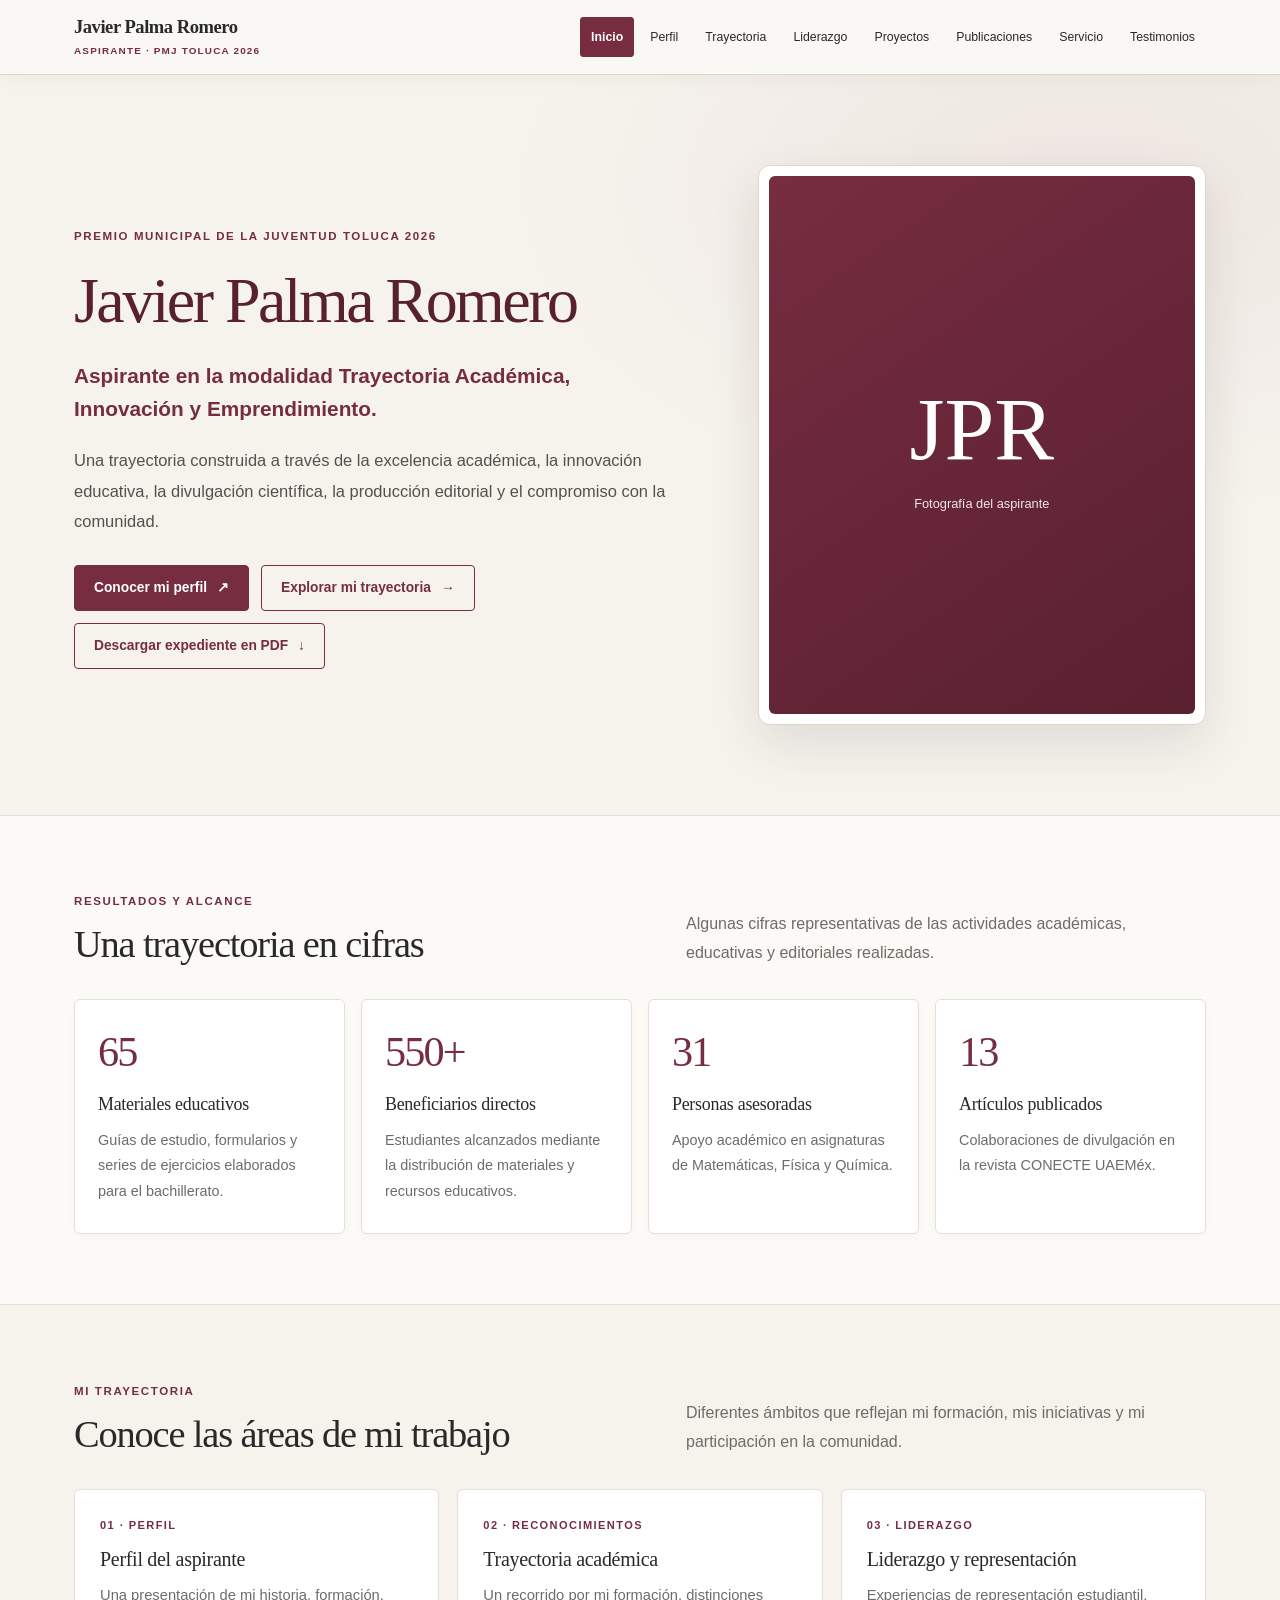
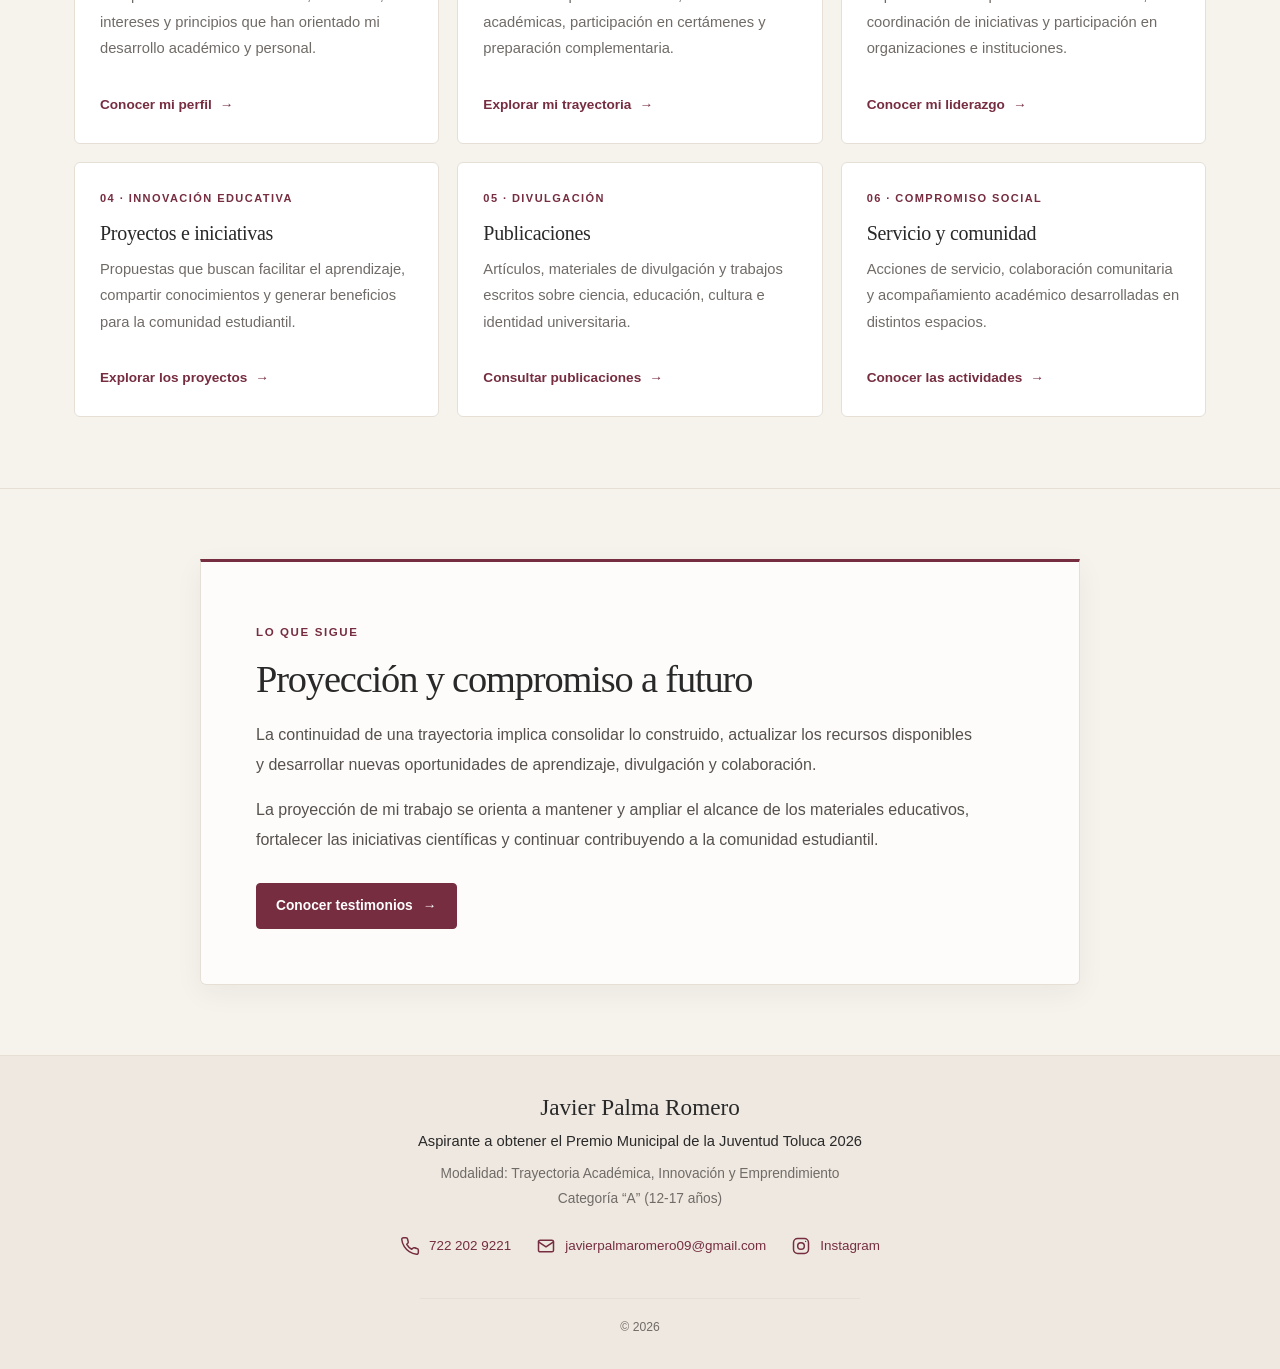
==== commit 9749b821: "Update index.html" ====
--- a/index.html
+++ b/index.html
@@ -76,6 +76,17 @@
               <span aria-hidden="true">→</span>
             </a>
 
+            <a
+              class="button button-secondary"
+              href="https://drive.google.com/uc?export=download&id=1a4gpVD875LzioZH8K9q0n_0sZwQOIc35"
+              target="_blank"
+              rel="noopener noreferrer"
+              aria-label="Descargar expediente completo en formato PDF"
+            >
+              Descargar expediente en PDF
+              <span aria-hidden="true">↓</span>
+            </a>
+
           </div>
         </div>
 
@@ -84,7 +95,7 @@
 
           <div class="hero-photo-frame">
             <img
-              src="assets/foto-perfil.jpg"
+              src="https://raw.githubusercontent.com/javierpalmaromero09-star/premio-municipal-juventud-toluca-2026/main/assets/Foto_JPR.jpeg"
               alt="Fotografía de Javier Palma Romero"
               class="hero-photo"
               loading="eager"
